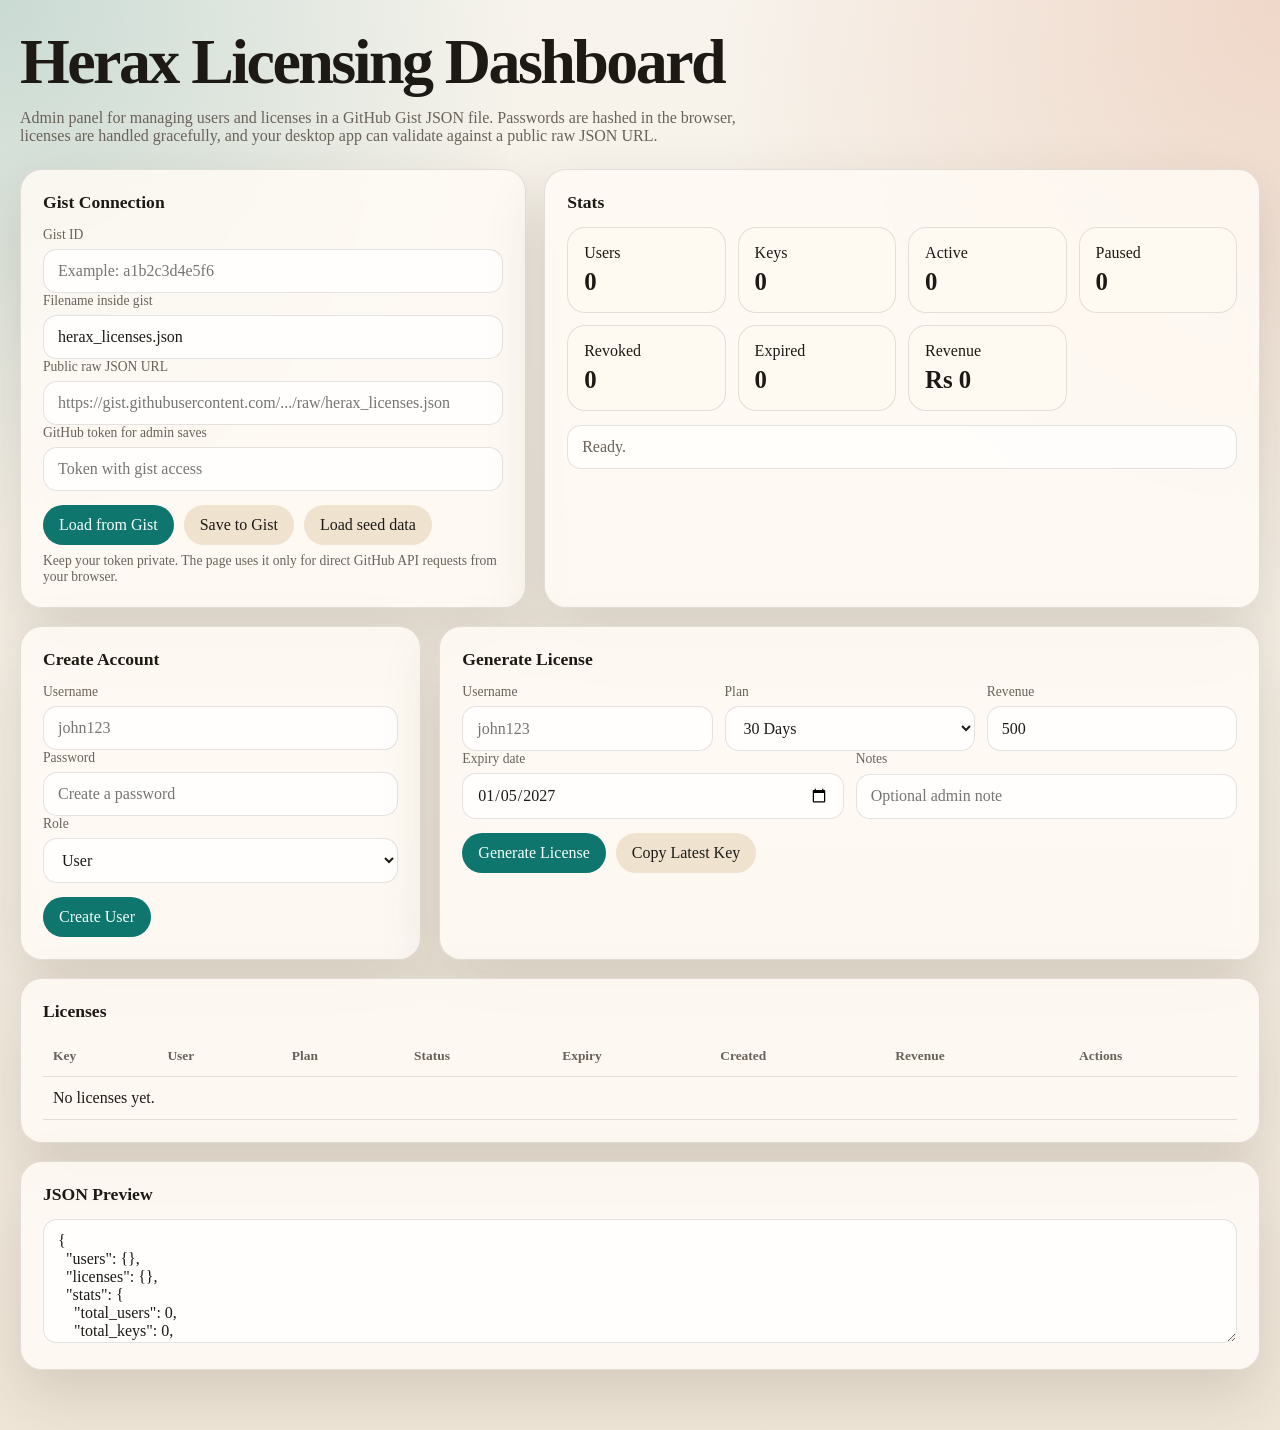
==== index.html @ 64898f87 "Restructure auth repo layout" ====
<!DOCTYPE html>
<html lang="en">
<head>
  <meta charset="UTF-8" />
  <meta name="viewport" content="width=device-width, initial-scale=1.0" />
  <title>Redirecting...</title>
  <meta http-equiv="refresh" content="0; url=website/" />
</head>
<body>
  <p>Open the dashboard at <a href="website/">website/</a>.</p>
</body>
</html>
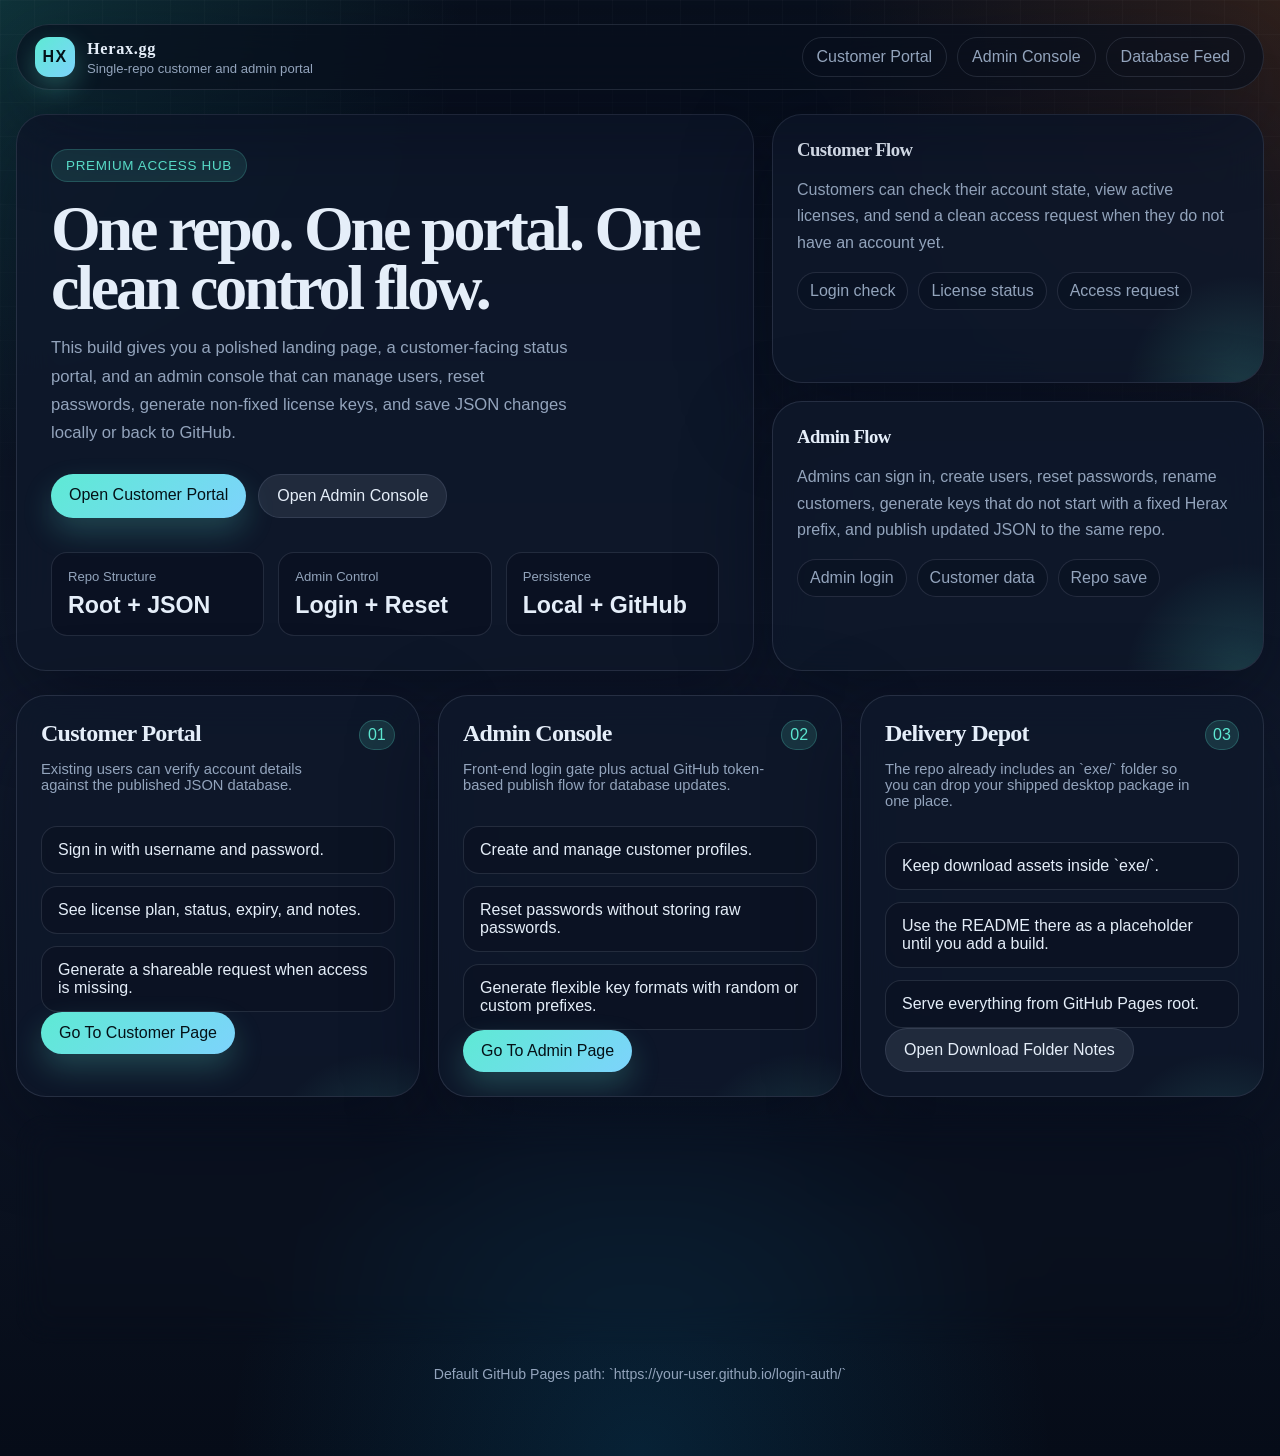
==== commit ae924576: "Add root portal with admin and customer pages" ====
--- a/index.html
+++ b/index.html
@@ -3,10 +3,162 @@
 <head>
   <meta charset="UTF-8" />
   <meta name="viewport" content="width=device-width, initial-scale=1.0" />
-  <title>Redirecting...</title>
-  <meta http-equiv="refresh" content="0; url=website/" />
+  <title>Herax.gg Portal</title>
+  <link rel="stylesheet" href="css/site.css" />
 </head>
 <body>
-  <p>Open the dashboard at <a href="website/">website/</a>.</p>
+  <div class="page-shell">
+    <nav class="site-nav">
+      <a class="brand" href="index.html">
+        <span class="brand-mark">HX</span>
+        <span class="brand-copy">
+          <strong>Herax.gg</strong>
+          <span>Single-repo customer and admin portal</span>
+        </span>
+      </a>
+      <div class="nav-links">
+        <a href="customer.html">Customer Portal</a>
+        <a href="admin.html">Admin Console</a>
+        <a href="database/herax_licenses.json">Database Feed</a>
+      </div>
+    </nav>
+
+    <section class="hero-grid">
+      <article class="hero-card">
+        <span class="eyebrow">Premium Access Hub</span>
+        <h1 class="headline">One repo. One portal. One clean control flow.</h1>
+        <p class="lede">This build gives you a polished landing page, a customer-facing status portal, and an admin console that can manage users, reset passwords, generate non-fixed license keys, and save JSON changes locally or back to GitHub.</p>
+        <div class="hero-actions">
+          <a class="btn btn-primary" href="customer.html">Open Customer Portal</a>
+          <a class="btn btn-secondary" href="admin.html">Open Admin Console</a>
+        </div>
+        <div class="hero-metrics">
+          <div class="metric">
+            <span>Repo Structure</span>
+            <strong>Root + JSON</strong>
+          </div>
+          <div class="metric">
+            <span>Admin Control</span>
+            <strong>Login + Reset</strong>
+          </div>
+          <div class="metric">
+            <span>Persistence</span>
+            <strong>Local + GitHub</strong>
+          </div>
+        </div>
+      </article>
+
+      <div class="hero-stack">
+        <article class="surface">
+          <h3>Customer Flow</h3>
+          <p>Customers can check their account state, view active licenses, and send a clean access request when they do not have an account yet.</p>
+          <div class="chip-row">
+            <span class="chip">Login check</span>
+            <span class="chip">License status</span>
+            <span class="chip">Access request</span>
+          </div>
+        </article>
+
+        <article class="surface">
+          <h3>Admin Flow</h3>
+          <p>Admins can sign in, create users, reset passwords, rename customers, generate keys that do not start with a fixed Herax prefix, and publish updated JSON to the same repo.</p>
+          <div class="chip-row">
+            <span class="chip">Admin login</span>
+            <span class="chip">Customer data</span>
+            <span class="chip">Repo save</span>
+          </div>
+        </article>
+      </div>
+    </section>
+
+    <section class="dashboard-grid">
+      <article class="panel col-4">
+        <div class="panel-header">
+          <div>
+            <h2>Customer Portal</h2>
+            <p class="panel-note">Existing users can verify account details against the published JSON database.</p>
+          </div>
+          <span class="badge">01</span>
+        </div>
+        <ul class="list">
+          <li>Sign in with username and password.</li>
+          <li>See license plan, status, expiry, and notes.</li>
+          <li>Generate a shareable request when access is missing.</li>
+        </ul>
+        <div class="stack-actions">
+          <a class="btn btn-primary" href="customer.html">Go To Customer Page</a>
+        </div>
+      </article>
+
+      <article class="panel col-4">
+        <div class="panel-header">
+          <div>
+            <h2>Admin Console</h2>
+            <p class="panel-note">Front-end login gate plus actual GitHub token-based publish flow for database updates.</p>
+          </div>
+          <span class="badge">02</span>
+        </div>
+        <ul class="list">
+          <li>Create and manage customer profiles.</li>
+          <li>Reset passwords without storing raw passwords.</li>
+          <li>Generate flexible key formats with random or custom prefixes.</li>
+        </ul>
+        <div class="stack-actions">
+          <a class="btn btn-primary" href="admin.html">Go To Admin Page</a>
+        </div>
+      </article>
+
+      <article class="panel col-4">
+        <div class="panel-header">
+          <div>
+            <h2>Delivery Depot</h2>
+            <p class="panel-note">The repo already includes an `exe/` folder so you can drop your shipped desktop package in one place.</p>
+          </div>
+          <span class="badge">03</span>
+        </div>
+        <ul class="list">
+          <li>Keep download assets inside `exe/`.</li>
+          <li>Use the README there as a placeholder until you add a build.</li>
+          <li>Serve everything from GitHub Pages root.</li>
+        </ul>
+        <div class="stack-actions">
+          <a class="btn btn-secondary" href="exe/README.md">Open Download Folder Notes</a>
+        </div>
+      </article>
+
+      <article class="panel col-12">
+        <div class="panel-header">
+          <div>
+            <h2>What Ships In This Repo</h2>
+            <p class="panel-note">This portal is designed to work without extra repos. The only publish requirement is GitHub Pages, and JSON updates can be saved with a GitHub token from the admin page.</p>
+          </div>
+        </div>
+        <div class="stats-strip">
+          <div class="stat-card">
+            <span>Landing</span>
+            <strong>`index.html`</strong>
+          </div>
+          <div class="stat-card">
+            <span>Customer</span>
+            <strong>`customer.html`</strong>
+          </div>
+          <div class="stat-card">
+            <span>Admin</span>
+            <strong>`admin.html`</strong>
+          </div>
+          <div class="stat-card">
+            <span>Database</span>
+            <strong>`database/herax_licenses.json`</strong>
+          </div>
+          <div class="stat-card">
+            <span>Pages Hint</span>
+            <strong>`.nojekyll`</strong>
+          </div>
+        </div>
+      </article>
+    </section>
+
+    <p class="footer-note">Default GitHub Pages path: `https://your-user.github.io/login-auth/`</p>
+  </div>
 </body>
 </html>
--- a/css/site.css
+++ b/css/site.css
@@ -0,0 +1,674 @@
+:root {
+  --bg: #09111f;
+  --bg-soft: #10192b;
+  --panel: rgba(15, 24, 42, 0.86);
+  --line: rgba(148, 163, 184, 0.18);
+  --line-strong: rgba(94, 234, 212, 0.24);
+  --text: #e5eef9;
+  --muted: #93a4bc;
+  --accent: #5eead4;
+  --success: #22c55e;
+  --danger: #ef4444;
+  --warning: #f97316;
+  --shadow: 0 28px 90px rgba(2, 6, 23, 0.45);
+  --radius-xl: 30px;
+  --radius-lg: 22px;
+  --radius-md: 16px;
+}
+
+* {
+  box-sizing: border-box;
+}
+
+html {
+  scroll-behavior: smooth;
+}
+
+body {
+  margin: 0;
+  min-height: 100vh;
+  color: var(--text);
+  font-family: "Trebuchet MS", "Segoe UI", sans-serif;
+  background:
+    radial-gradient(circle at top left, rgba(45, 212, 191, 0.18), transparent 24%),
+    radial-gradient(circle at top right, rgba(249, 115, 22, 0.16), transparent 24%),
+    radial-gradient(circle at bottom center, rgba(14, 165, 233, 0.14), transparent 26%),
+    linear-gradient(180deg, #08101d 0%, #10192b 52%, #060c18 100%);
+}
+
+body::before {
+  content: "";
+  position: fixed;
+  inset: 0;
+  pointer-events: none;
+  background-image:
+    linear-gradient(rgba(255, 255, 255, 0.03) 1px, transparent 1px),
+    linear-gradient(90deg, rgba(255, 255, 255, 0.03) 1px, transparent 1px);
+  background-size: 34px 34px;
+  mask-image: linear-gradient(180deg, rgba(0, 0, 0, 0.72), transparent 92%);
+}
+
+a {
+  color: inherit;
+}
+
+button,
+input,
+select,
+textarea {
+  font: inherit;
+}
+
+.page-shell {
+  width: min(1280px, calc(100% - 32px));
+  margin: 0 auto;
+  padding: 24px 0 60px;
+  position: relative;
+}
+
+.site-nav {
+  display: flex;
+  align-items: center;
+  justify-content: space-between;
+  gap: 16px;
+  padding: 12px 18px;
+  margin: 0 auto 24px;
+  background: rgba(8, 14, 28, 0.72);
+  border: 1px solid var(--line);
+  border-radius: 999px;
+  backdrop-filter: blur(18px);
+  box-shadow: var(--shadow);
+  position: sticky;
+  top: 16px;
+  z-index: 10;
+}
+
+.brand {
+  display: inline-flex;
+  align-items: center;
+  gap: 12px;
+  text-decoration: none;
+}
+
+.brand-mark {
+  width: 40px;
+  height: 40px;
+  border-radius: 14px;
+  display: grid;
+  place-items: center;
+  font-weight: 900;
+  letter-spacing: 0.08em;
+  color: #041117;
+  background: linear-gradient(135deg, var(--accent), #7dd3fc);
+  box-shadow: 0 10px 28px rgba(94, 234, 212, 0.3);
+}
+
+.brand-copy strong,
+.headline {
+  font-family: "Palatino Linotype", "Book Antiqua", Georgia, serif;
+}
+
+.brand-copy {
+  display: grid;
+  gap: 2px;
+}
+
+.brand-copy strong {
+  font-size: 1.02rem;
+  letter-spacing: 0.04em;
+}
+
+.brand-copy span {
+  font-size: 0.82rem;
+  color: var(--muted);
+}
+
+.nav-links {
+  display: flex;
+  flex-wrap: wrap;
+  gap: 10px;
+}
+
+.nav-links a,
+.ghost-chip {
+  padding: 10px 14px;
+  border-radius: 999px;
+  border: 1px solid var(--line);
+  text-decoration: none;
+  color: var(--muted);
+  transition: border-color 140ms ease, color 140ms ease, transform 140ms ease;
+}
+
+.nav-links a:hover,
+.ghost-chip:hover {
+  color: var(--text);
+  border-color: var(--line-strong);
+  transform: translateY(-1px);
+}
+
+.hero-grid,
+.dashboard-grid,
+.two-column {
+  display: grid;
+  gap: 18px;
+}
+
+.hero-grid {
+  grid-template-columns: 1.35fr 0.9fr;
+  margin-bottom: 24px;
+}
+
+.hero-card,
+.panel,
+.stat-card,
+.table-panel,
+.surface {
+  position: relative;
+  overflow: hidden;
+  background: var(--panel);
+  border: 1px solid var(--line);
+  border-radius: var(--radius-xl);
+  box-shadow: var(--shadow);
+  backdrop-filter: blur(18px);
+}
+
+.hero-card {
+  padding: 34px;
+  min-height: 420px;
+}
+
+.hero-card::after,
+.panel::after,
+.surface::after {
+  content: "";
+  position: absolute;
+  inset: auto -20% -48% auto;
+  width: 240px;
+  height: 240px;
+  border-radius: 50%;
+  background: radial-gradient(circle, rgba(94, 234, 212, 0.18), transparent 68%);
+  pointer-events: none;
+}
+
+.eyebrow {
+  display: inline-flex;
+  align-items: center;
+  gap: 8px;
+  padding: 8px 14px;
+  border-radius: 999px;
+  background: rgba(94, 234, 212, 0.12);
+  border: 1px solid rgba(94, 234, 212, 0.2);
+  color: var(--accent);
+  font-size: 0.84rem;
+  letter-spacing: 0.05em;
+  text-transform: uppercase;
+}
+
+.headline {
+  margin: 18px 0 12px;
+  font-size: clamp(2.4rem, 5vw, 5rem);
+  line-height: 0.92;
+  letter-spacing: -0.05em;
+}
+
+.lede {
+  max-width: 56ch;
+  color: var(--muted);
+  font-size: 1.04rem;
+  line-height: 1.7;
+}
+
+.hero-actions,
+.stack-actions,
+.inline-actions,
+.toolbar {
+  display: flex;
+  flex-wrap: wrap;
+  gap: 12px;
+}
+
+.hero-actions {
+  margin-top: 26px;
+}
+
+.btn,
+.button-inline button,
+button.btn {
+  appearance: none;
+  border: 0;
+  border-radius: 999px;
+  padding: 12px 18px;
+  text-decoration: none;
+  cursor: pointer;
+  transition: transform 140ms ease, opacity 140ms ease, box-shadow 140ms ease;
+}
+
+.btn:hover,
+button:hover {
+  transform: translateY(-1px);
+}
+
+.btn-primary,
+.button-primary {
+  color: #041117;
+  background: linear-gradient(135deg, var(--accent), #7dd3fc);
+  box-shadow: 0 14px 30px rgba(94, 234, 212, 0.22);
+}
+
+.btn-secondary,
+.button-secondary {
+  color: var(--text);
+  background: rgba(148, 163, 184, 0.14);
+  border: 1px solid rgba(148, 163, 184, 0.16);
+}
+
+.button-danger {
+  color: white;
+  background: rgba(239, 68, 68, 0.92);
+}
+
+.button-warning {
+  color: #fff7ed;
+  background: rgba(249, 115, 22, 0.92);
+}
+
+.button-success {
+  color: #022c16;
+  background: rgba(34, 197, 94, 0.94);
+}
+
+.hero-metrics,
+.stats-strip,
+.stat-grid {
+  display: grid;
+  gap: 14px;
+}
+
+.hero-metrics {
+  grid-template-columns: repeat(3, minmax(0, 1fr));
+  margin-top: 34px;
+}
+
+.metric {
+  padding: 16px;
+  border-radius: var(--radius-md);
+  background: rgba(8, 14, 28, 0.42);
+  border: 1px solid var(--line);
+}
+
+.metric span {
+  display: block;
+  color: var(--muted);
+  font-size: 0.82rem;
+}
+
+.metric strong {
+  display: block;
+  margin-top: 8px;
+  font-size: 1.45rem;
+}
+
+.hero-stack {
+  display: grid;
+  gap: 18px;
+}
+
+.surface {
+  padding: 24px;
+}
+
+.surface h3,
+.panel h2,
+.table-panel h2,
+.subhead {
+  margin: 0 0 12px;
+  font-family: "Palatino Linotype", "Book Antiqua", Georgia, serif;
+  letter-spacing: -0.03em;
+}
+
+.surface p,
+.muted,
+.subcopy {
+  color: var(--muted);
+  line-height: 1.65;
+}
+
+.chip-row {
+  display: flex;
+  flex-wrap: wrap;
+  gap: 10px;
+  margin-top: 16px;
+}
+
+.chip {
+  padding: 9px 12px;
+  border-radius: 999px;
+  border: 1px solid var(--line);
+  color: var(--muted);
+  background: rgba(8, 14, 28, 0.34);
+}
+
+.dashboard-grid {
+  grid-template-columns: repeat(12, minmax(0, 1fr));
+}
+
+.col-12 {
+  grid-column: span 12;
+}
+
+.col-8 {
+  grid-column: span 8;
+}
+
+.col-7 {
+  grid-column: span 7;
+}
+
+.col-6 {
+  grid-column: span 6;
+}
+
+.col-5 {
+  grid-column: span 5;
+}
+
+.col-4 {
+  grid-column: span 4;
+}
+
+.panel,
+.table-panel {
+  padding: 24px;
+}
+
+.panel-header,
+.table-head {
+  display: flex;
+  align-items: flex-start;
+  justify-content: space-between;
+  gap: 14px;
+  margin-bottom: 18px;
+}
+
+.panel-note {
+  color: var(--muted);
+  font-size: 0.92rem;
+}
+
+.field-grid {
+  display: grid;
+  gap: 14px;
+}
+
+.field-grid.two {
+  grid-template-columns: repeat(2, minmax(0, 1fr));
+}
+
+.field-grid.three {
+  grid-template-columns: repeat(3, minmax(0, 1fr));
+}
+
+.field {
+  display: grid;
+  gap: 8px;
+}
+
+.field label {
+  color: var(--muted);
+  font-size: 0.84rem;
+  letter-spacing: 0.03em;
+}
+
+.field input,
+.field select,
+.field textarea {
+  width: 100%;
+  padding: 13px 14px;
+  color: var(--text);
+  background: rgba(8, 14, 28, 0.66);
+  border: 1px solid var(--line);
+  border-radius: 16px;
+  outline: none;
+  transition: border-color 140ms ease, box-shadow 140ms ease;
+}
+
+.field textarea {
+  min-height: 140px;
+  resize: vertical;
+}
+
+.field input:focus,
+.field select:focus,
+.field textarea:focus {
+  border-color: rgba(94, 234, 212, 0.4);
+  box-shadow: 0 0 0 4px rgba(94, 234, 212, 0.08);
+}
+
+.status-banner {
+  margin-top: 16px;
+  padding: 14px 16px;
+  border-radius: 18px;
+  border: 1px solid var(--line);
+  background: rgba(8, 14, 28, 0.45);
+  color: var(--muted);
+  white-space: pre-wrap;
+}
+
+.status-banner.success {
+  border-color: rgba(34, 197, 94, 0.28);
+  color: #bbf7d0;
+}
+
+.status-banner.error {
+  border-color: rgba(239, 68, 68, 0.26);
+  color: #fecaca;
+}
+
+.status-banner.warning {
+  border-color: rgba(249, 115, 22, 0.26);
+  color: #fdba74;
+}
+
+.stats-strip,
+.stat-grid {
+  grid-template-columns: repeat(auto-fit, minmax(150px, 1fr));
+}
+
+.stat-card {
+  padding: 18px;
+  border-radius: var(--radius-lg);
+  border: 1px solid var(--line);
+  background: linear-gradient(180deg, rgba(19, 32, 58, 0.92), rgba(8, 14, 28, 0.86));
+}
+
+.stat-card span {
+  display: block;
+  color: var(--muted);
+  font-size: 0.82rem;
+}
+
+.stat-card strong {
+  display: block;
+  margin-top: 8px;
+  font-size: 1.55rem;
+}
+
+.login-shell {
+  max-width: 520px;
+  margin: 7vh auto 0;
+}
+
+.login-card {
+  padding: 30px;
+}
+
+.two-column {
+  grid-template-columns: 0.92fr 1.08fr;
+}
+
+.table-wrap {
+  overflow-x: auto;
+}
+
+table {
+  width: 100%;
+  min-width: 780px;
+  border-collapse: collapse;
+}
+
+th,
+td {
+  padding: 13px 10px;
+  border-bottom: 1px solid var(--line);
+  text-align: left;
+  vertical-align: top;
+}
+
+th {
+  color: var(--muted);
+  font-size: 0.82rem;
+  text-transform: uppercase;
+  letter-spacing: 0.05em;
+}
+
+.mono {
+  font-family: "Consolas", "Courier New", monospace;
+  font-size: 0.9rem;
+}
+
+.pill {
+  display: inline-flex;
+  align-items: center;
+  gap: 6px;
+  padding: 6px 10px;
+  border-radius: 999px;
+  font-size: 0.78rem;
+  border: 1px solid transparent;
+}
+
+.pill.active {
+  background: rgba(34, 197, 94, 0.12);
+  color: #86efac;
+  border-color: rgba(34, 197, 94, 0.22);
+}
+
+.pill.paused {
+  background: rgba(249, 115, 22, 0.12);
+  color: #fdba74;
+  border-color: rgba(249, 115, 22, 0.22);
+}
+
+.pill.revoked,
+.pill.expired {
+  background: rgba(239, 68, 68, 0.12);
+  color: #fecaca;
+  border-color: rgba(239, 68, 68, 0.22);
+}
+
+.badge {
+  display: inline-flex;
+  align-items: center;
+  justify-content: center;
+  min-width: 30px;
+  height: 30px;
+  padding: 0 12px;
+  border-radius: 999px;
+  background: rgba(94, 234, 212, 0.14);
+  color: var(--accent);
+  border: 1px solid rgba(94, 234, 212, 0.22);
+}
+
+.list {
+  display: grid;
+  gap: 12px;
+  margin: 0;
+  padding: 0;
+  list-style: none;
+}
+
+.list li {
+  padding: 14px 16px;
+  border-radius: 16px;
+  border: 1px solid var(--line);
+  background: rgba(8, 14, 28, 0.38);
+}
+
+.divider {
+  height: 1px;
+  margin: 18px 0;
+  background: linear-gradient(90deg, transparent, var(--line), transparent);
+}
+
+.footer-note {
+  margin-top: 22px;
+  color: var(--muted);
+  text-align: center;
+  font-size: 0.88rem;
+}
+
+.hide {
+  display: none !important;
+}
+
+@media (max-width: 1080px) {
+  .hero-grid,
+  .two-column {
+    grid-template-columns: 1fr;
+  }
+
+  .col-8,
+  .col-7,
+  .col-6,
+  .col-5,
+  .col-4 {
+    grid-column: span 12;
+  }
+}
+
+@media (max-width: 820px) {
+  .field-grid.two,
+  .field-grid.three,
+  .hero-metrics {
+    grid-template-columns: 1fr;
+  }
+
+  .site-nav {
+    border-radius: 28px;
+    padding: 14px;
+    flex-direction: column;
+    align-items: stretch;
+  }
+
+  .nav-links {
+    justify-content: space-between;
+  }
+}
+
+@media (max-width: 640px) {
+  .page-shell {
+    width: min(100% - 20px, 1280px);
+    padding-top: 14px;
+  }
+
+  .hero-card,
+  .panel,
+  .table-panel,
+  .surface,
+  .login-card {
+    padding: 20px;
+    border-radius: 22px;
+  }
+
+  .headline {
+    font-size: clamp(2rem, 10vw, 3.2rem);
+  }
+
+  .nav-links a,
+  .ghost-chip,
+  .btn,
+  button {
+    width: 100%;
+    justify-content: center;
+    text-align: center;
+  }
+}
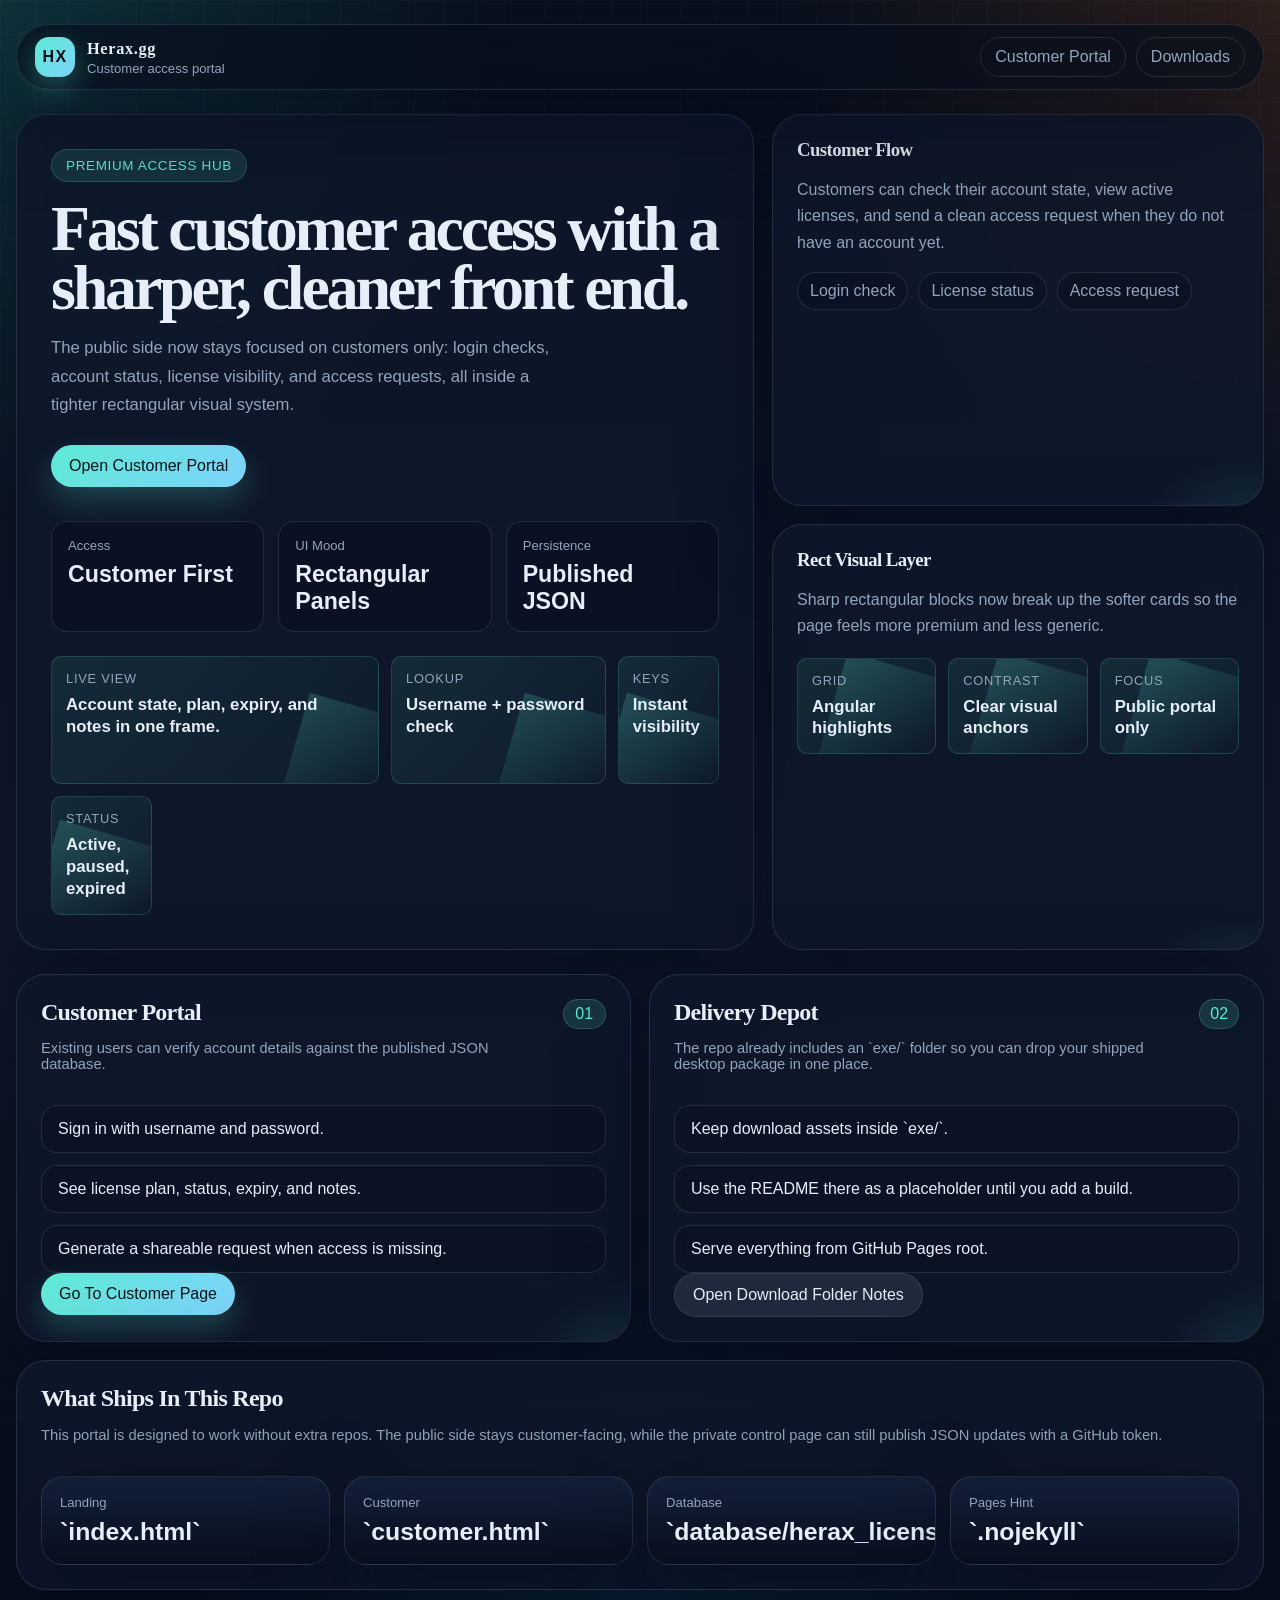
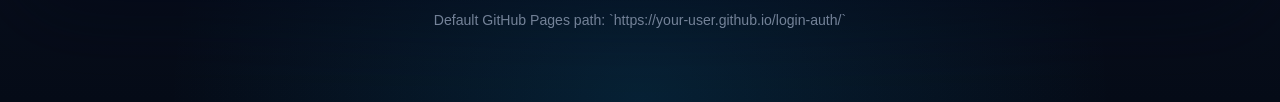
==== commit 1b306f59: "Hide admin from public pages and add rect styling" ====
--- a/index.html
+++ b/index.html
@@ -13,37 +13,53 @@
         <span class="brand-mark">HX</span>
         <span class="brand-copy">
           <strong>Herax.gg</strong>
-          <span>Single-repo customer and admin portal</span>
+          <span>Customer access portal</span>
         </span>
       </a>
       <div class="nav-links">
         <a href="customer.html">Customer Portal</a>
-        <a href="admin.html">Admin Console</a>
-        <a href="database/herax_licenses.json">Database Feed</a>
+        <a href="exe/README.md">Downloads</a>
       </div>
     </nav>
 
     <section class="hero-grid">
       <article class="hero-card">
         <span class="eyebrow">Premium Access Hub</span>
-        <h1 class="headline">One repo. One portal. One clean control flow.</h1>
-        <p class="lede">This build gives you a polished landing page, a customer-facing status portal, and an admin console that can manage users, reset passwords, generate non-fixed license keys, and save JSON changes locally or back to GitHub.</p>
+        <h1 class="headline">Fast customer access with a sharper, cleaner front end.</h1>
+        <p class="lede">The public side now stays focused on customers only: login checks, account status, license visibility, and access requests, all inside a tighter rectangular visual system.</p>
         <div class="hero-actions">
           <a class="btn btn-primary" href="customer.html">Open Customer Portal</a>
-          <a class="btn btn-secondary" href="admin.html">Open Admin Console</a>
         </div>
         <div class="hero-metrics">
           <div class="metric">
-            <span>Repo Structure</span>
-            <strong>Root + JSON</strong>
+            <span>Access</span>
+            <strong>Customer First</strong>
           </div>
           <div class="metric">
-            <span>Admin Control</span>
-            <strong>Login + Reset</strong>
+            <span>UI Mood</span>
+            <strong>Rectangular Panels</strong>
           </div>
           <div class="metric">
             <span>Persistence</span>
-            <strong>Local + GitHub</strong>
+            <strong>Published JSON</strong>
+          </div>
+        </div>
+        <div class="rect-stage">
+          <div class="rect tall">
+            <span>Live View</span>
+            <strong>Account state, plan, expiry, and notes in one frame.</strong>
+          </div>
+          <div class="rect wide">
+            <span>Lookup</span>
+            <strong>Username + password check</strong>
+          </div>
+          <div class="rect">
+            <span>Keys</span>
+            <strong>Instant visibility</strong>
+          </div>
+          <div class="rect">
+            <span>Status</span>
+            <strong>Active, paused, expired</strong>
           </div>
         </div>
       </article>
@@ -60,19 +76,28 @@
         </article>
 
         <article class="surface">
-          <h3>Admin Flow</h3>
-          <p>Admins can sign in, create users, reset passwords, rename customers, generate keys that do not start with a fixed Herax prefix, and publish updated JSON to the same repo.</p>
-          <div class="chip-row">
-            <span class="chip">Admin login</span>
-            <span class="chip">Customer data</span>
-            <span class="chip">Repo save</span>
+          <h3>Rect Visual Layer</h3>
+          <p>Sharp rectangular blocks now break up the softer cards so the page feels more premium and less generic.</p>
+          <div class="rect-band">
+            <div class="rect">
+              <span>Grid</span>
+              <strong>Angular highlights</strong>
+            </div>
+            <div class="rect">
+              <span>Contrast</span>
+              <strong>Clear visual anchors</strong>
+            </div>
+            <div class="rect">
+              <span>Focus</span>
+              <strong>Public portal only</strong>
+            </div>
           </div>
         </article>
       </div>
     </section>
 
     <section class="dashboard-grid">
-      <article class="panel col-4">
+      <article class="panel col-6">
         <div class="panel-header">
           <div>
             <h2>Customer Portal</h2>
@@ -90,31 +115,13 @@
         </div>
       </article>
 
-      <article class="panel col-4">
-        <div class="panel-header">
-          <div>
-            <h2>Admin Console</h2>
-            <p class="panel-note">Front-end login gate plus actual GitHub token-based publish flow for database updates.</p>
-          </div>
-          <span class="badge">02</span>
-        </div>
-        <ul class="list">
-          <li>Create and manage customer profiles.</li>
-          <li>Reset passwords without storing raw passwords.</li>
-          <li>Generate flexible key formats with random or custom prefixes.</li>
-        </ul>
-        <div class="stack-actions">
-          <a class="btn btn-primary" href="admin.html">Go To Admin Page</a>
-        </div>
-      </article>
-
-      <article class="panel col-4">
+      <article class="panel col-6">
         <div class="panel-header">
           <div>
             <h2>Delivery Depot</h2>
             <p class="panel-note">The repo already includes an `exe/` folder so you can drop your shipped desktop package in one place.</p>
           </div>
-          <span class="badge">03</span>
+          <span class="badge">02</span>
         </div>
         <ul class="list">
           <li>Keep download assets inside `exe/`.</li>
@@ -130,7 +137,7 @@
         <div class="panel-header">
           <div>
             <h2>What Ships In This Repo</h2>
-            <p class="panel-note">This portal is designed to work without extra repos. The only publish requirement is GitHub Pages, and JSON updates can be saved with a GitHub token from the admin page.</p>
+            <p class="panel-note">This portal is designed to work without extra repos. The public side stays customer-facing, while the private control page can still publish JSON updates with a GitHub token.</p>
           </div>
         </div>
         <div class="stats-strip">
@@ -141,10 +148,6 @@
           <div class="stat-card">
             <span>Customer</span>
             <strong>`customer.html`</strong>
-          </div>
-          <div class="stat-card">
-            <span>Admin</span>
-            <strong>`admin.html`</strong>
           </div>
           <div class="stat-card">
             <span>Database</span>
--- a/css/site.css
+++ b/css/site.css
@@ -313,6 +313,75 @@
   gap: 18px;
 }
 
+.rect-stage,
+.rect-band {
+  display: grid;
+  gap: 12px;
+}
+
+.rect-stage {
+  grid-template-columns: repeat(6, minmax(0, 1fr));
+  margin-top: 24px;
+}
+
+.rect-band {
+  grid-template-columns: repeat(3, minmax(0, 1fr));
+  margin-top: 18px;
+}
+
+.rect {
+  position: relative;
+  min-height: 68px;
+  padding: 14px;
+  border: 1px solid rgba(94, 234, 212, 0.18);
+  border-radius: 10px;
+  background:
+    linear-gradient(135deg, rgba(94, 234, 212, 0.12), rgba(125, 211, 252, 0.04)),
+    rgba(8, 14, 28, 0.5);
+  overflow: hidden;
+}
+
+.rect::after {
+  content: "";
+  position: absolute;
+  inset: auto -10% -35% auto;
+  width: 120px;
+  height: 120px;
+  background: linear-gradient(135deg, rgba(94, 234, 212, 0.2), transparent 70%);
+  transform: rotate(16deg);
+}
+
+.rect.tall {
+  min-height: 128px;
+  grid-column: span 3;
+}
+
+.rect.wide {
+  min-height: 96px;
+  grid-column: span 2;
+}
+
+.rect strong,
+.rect span {
+  position: relative;
+  z-index: 1;
+}
+
+.rect span {
+  display: block;
+  color: var(--muted);
+  font-size: 0.8rem;
+  text-transform: uppercase;
+  letter-spacing: 0.06em;
+}
+
+.rect strong {
+  display: block;
+  margin-top: 8px;
+  font-size: 1.05rem;
+  line-height: 1.3;
+}
+
 .surface {
   padding: 24px;
 }
@@ -628,8 +697,15 @@
 @media (max-width: 820px) {
   .field-grid.two,
   .field-grid.three,
-  .hero-metrics {
+  .hero-metrics,
+  .rect-stage,
+  .rect-band {
     grid-template-columns: 1fr;
+  }
+
+  .rect.tall,
+  .rect.wide {
+    grid-column: auto;
   }
 
   .site-nav {
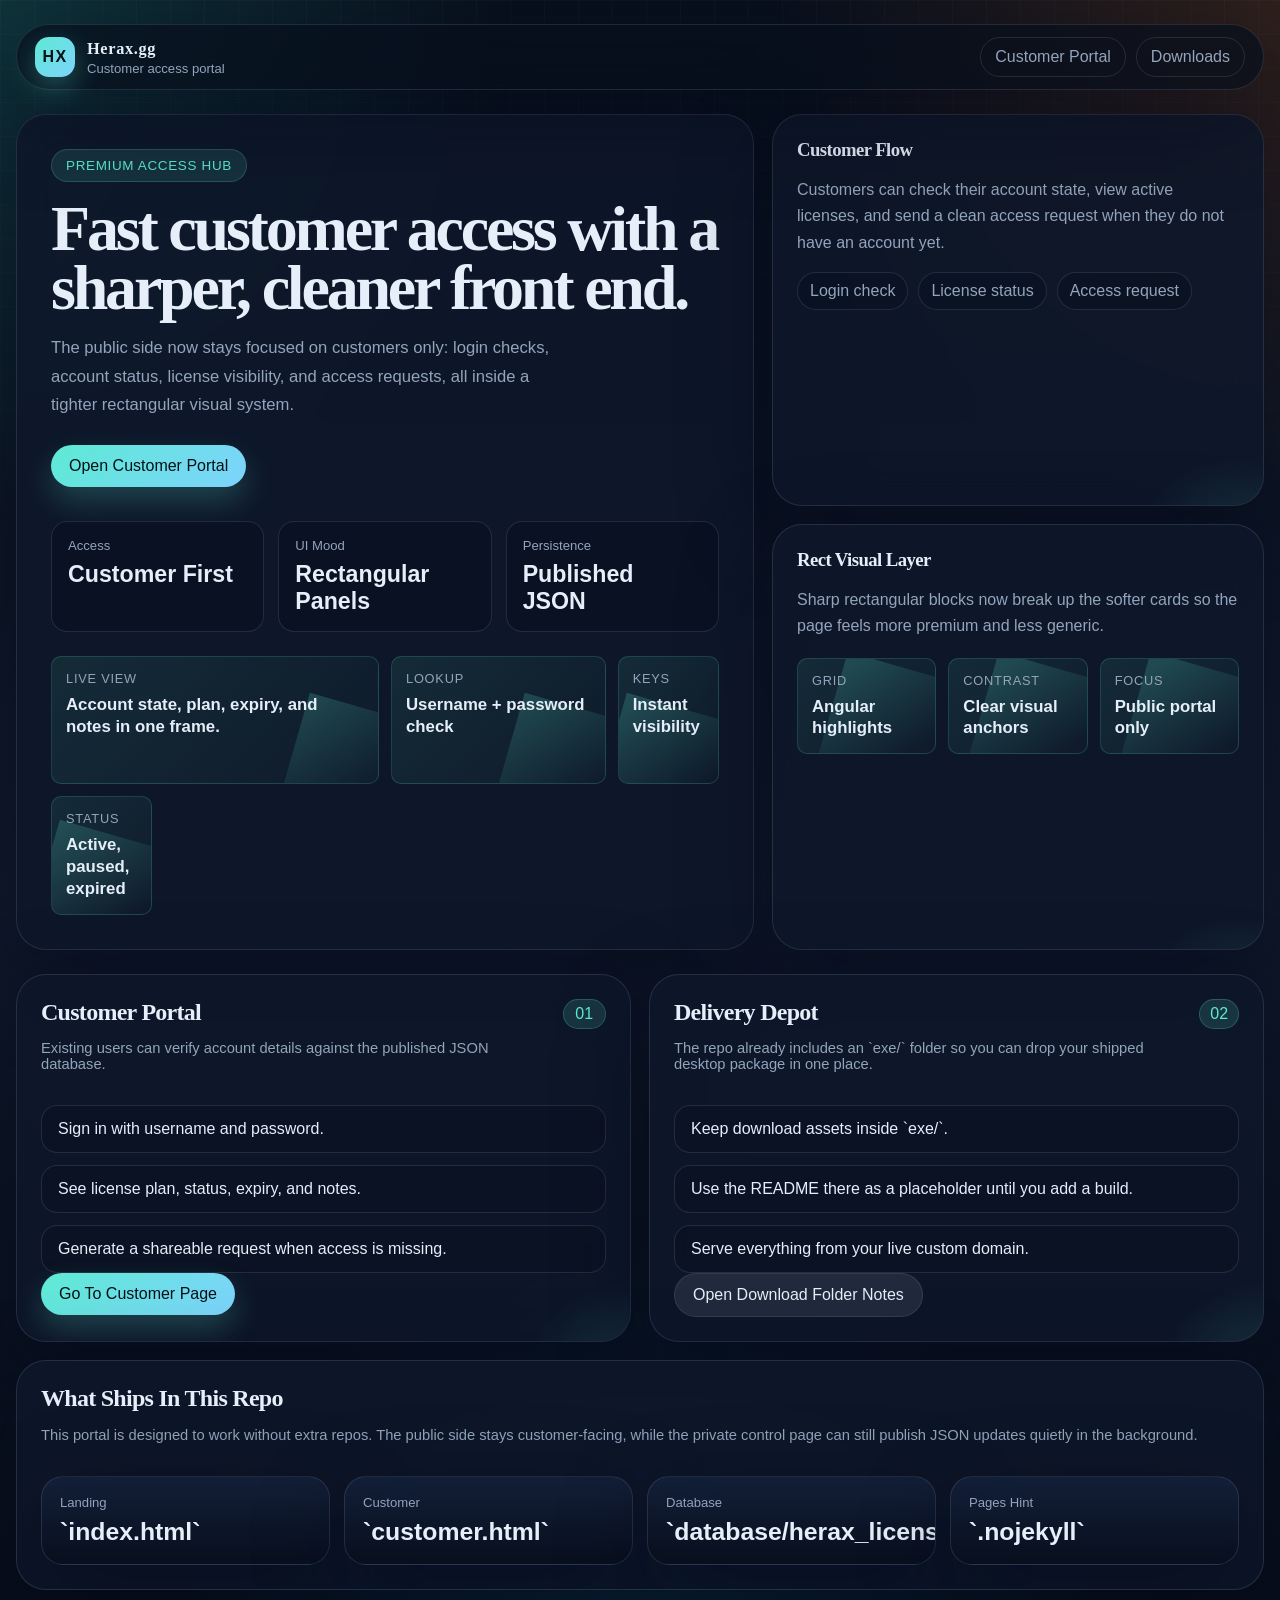
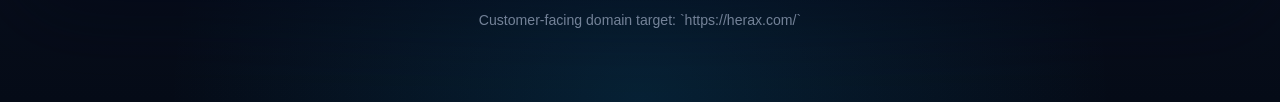
==== commit 4b161d0c: "Enhance customer portal and add custom domain file" ====
--- a/index.html
+++ b/index.html
@@ -126,7 +126,7 @@
         <ul class="list">
           <li>Keep download assets inside `exe/`.</li>
           <li>Use the README there as a placeholder until you add a build.</li>
-          <li>Serve everything from GitHub Pages root.</li>
+          <li>Serve everything from your live custom domain.</li>
         </ul>
         <div class="stack-actions">
           <a class="btn btn-secondary" href="exe/README.md">Open Download Folder Notes</a>
@@ -137,7 +137,7 @@
         <div class="panel-header">
           <div>
             <h2>What Ships In This Repo</h2>
-            <p class="panel-note">This portal is designed to work without extra repos. The public side stays customer-facing, while the private control page can still publish JSON updates with a GitHub token.</p>
+            <p class="panel-note">This portal is designed to work without extra repos. The public side stays customer-facing, while the private control page can still publish JSON updates quietly in the background.</p>
           </div>
         </div>
         <div class="stats-strip">
@@ -161,7 +161,7 @@
       </article>
     </section>
 
-    <p class="footer-note">Default GitHub Pages path: `https://your-user.github.io/login-auth/`</p>
+    <p class="footer-note">Customer-facing domain target: `https://herax.com/`</p>
   </div>
 </body>
 </html>
--- a/css/site.css
+++ b/css/site.css
@@ -668,6 +668,100 @@
   background: linear-gradient(90deg, transparent, var(--line), transparent);
 }
 
+.profile-stage {
+  display: grid;
+  grid-template-columns: 0.95fr 1.05fr;
+  gap: 18px;
+  margin-bottom: 18px;
+}
+
+.profile-shell {
+  display: grid;
+  gap: 18px;
+}
+
+.avatar-card {
+  display: grid;
+  gap: 16px;
+  padding: 18px;
+  border-radius: 18px;
+  border: 1px solid var(--line);
+  background: rgba(8, 14, 28, 0.42);
+}
+
+.avatar-frame {
+  position: relative;
+  width: 132px;
+  height: 132px;
+  border-radius: 22px;
+  overflow: hidden;
+  border: 1px solid rgba(94, 234, 212, 0.24);
+  background: linear-gradient(135deg, rgba(94, 234, 212, 0.24), rgba(125, 211, 252, 0.1));
+  box-shadow: 0 18px 40px rgba(2, 6, 23, 0.3);
+}
+
+.avatar-image,
+.avatar-fallback {
+  width: 100%;
+  height: 100%;
+}
+
+.avatar-image {
+  object-fit: cover;
+  display: block;
+}
+
+.avatar-fallback {
+  display: grid;
+  place-items: center;
+  font-size: 2.3rem;
+  font-weight: 900;
+  letter-spacing: 0.08em;
+  color: #031217;
+}
+
+.avatar-meta {
+  display: grid;
+  gap: 6px;
+}
+
+.avatar-meta strong {
+  font-size: 1.08rem;
+}
+
+.mini-note {
+  color: var(--muted);
+  font-size: 0.84rem;
+  line-height: 1.6;
+}
+
+.file-picker {
+  position: relative;
+  overflow: hidden;
+}
+
+.file-picker input[type="file"] {
+  position: absolute;
+  inset: 0;
+  opacity: 0;
+  cursor: pointer;
+}
+
+.rect-profile {
+  display: grid;
+  grid-template-columns: repeat(2, minmax(0, 1fr));
+  gap: 12px;
+}
+
+.security-card {
+  display: grid;
+  gap: 14px;
+}
+
+.security-card .hero-actions {
+  margin-top: 4px;
+}
+
 .footer-note {
   margin-top: 22px;
   color: var(--muted);
@@ -681,7 +775,8 @@
 
 @media (max-width: 1080px) {
   .hero-grid,
-  .two-column {
+  .two-column,
+  .profile-stage {
     grid-template-columns: 1fr;
   }
 
@@ -699,7 +794,8 @@
   .field-grid.three,
   .hero-metrics,
   .rect-stage,
-  .rect-band {
+  .rect-band,
+  .rect-profile {
     grid-template-columns: 1fr;
   }
 
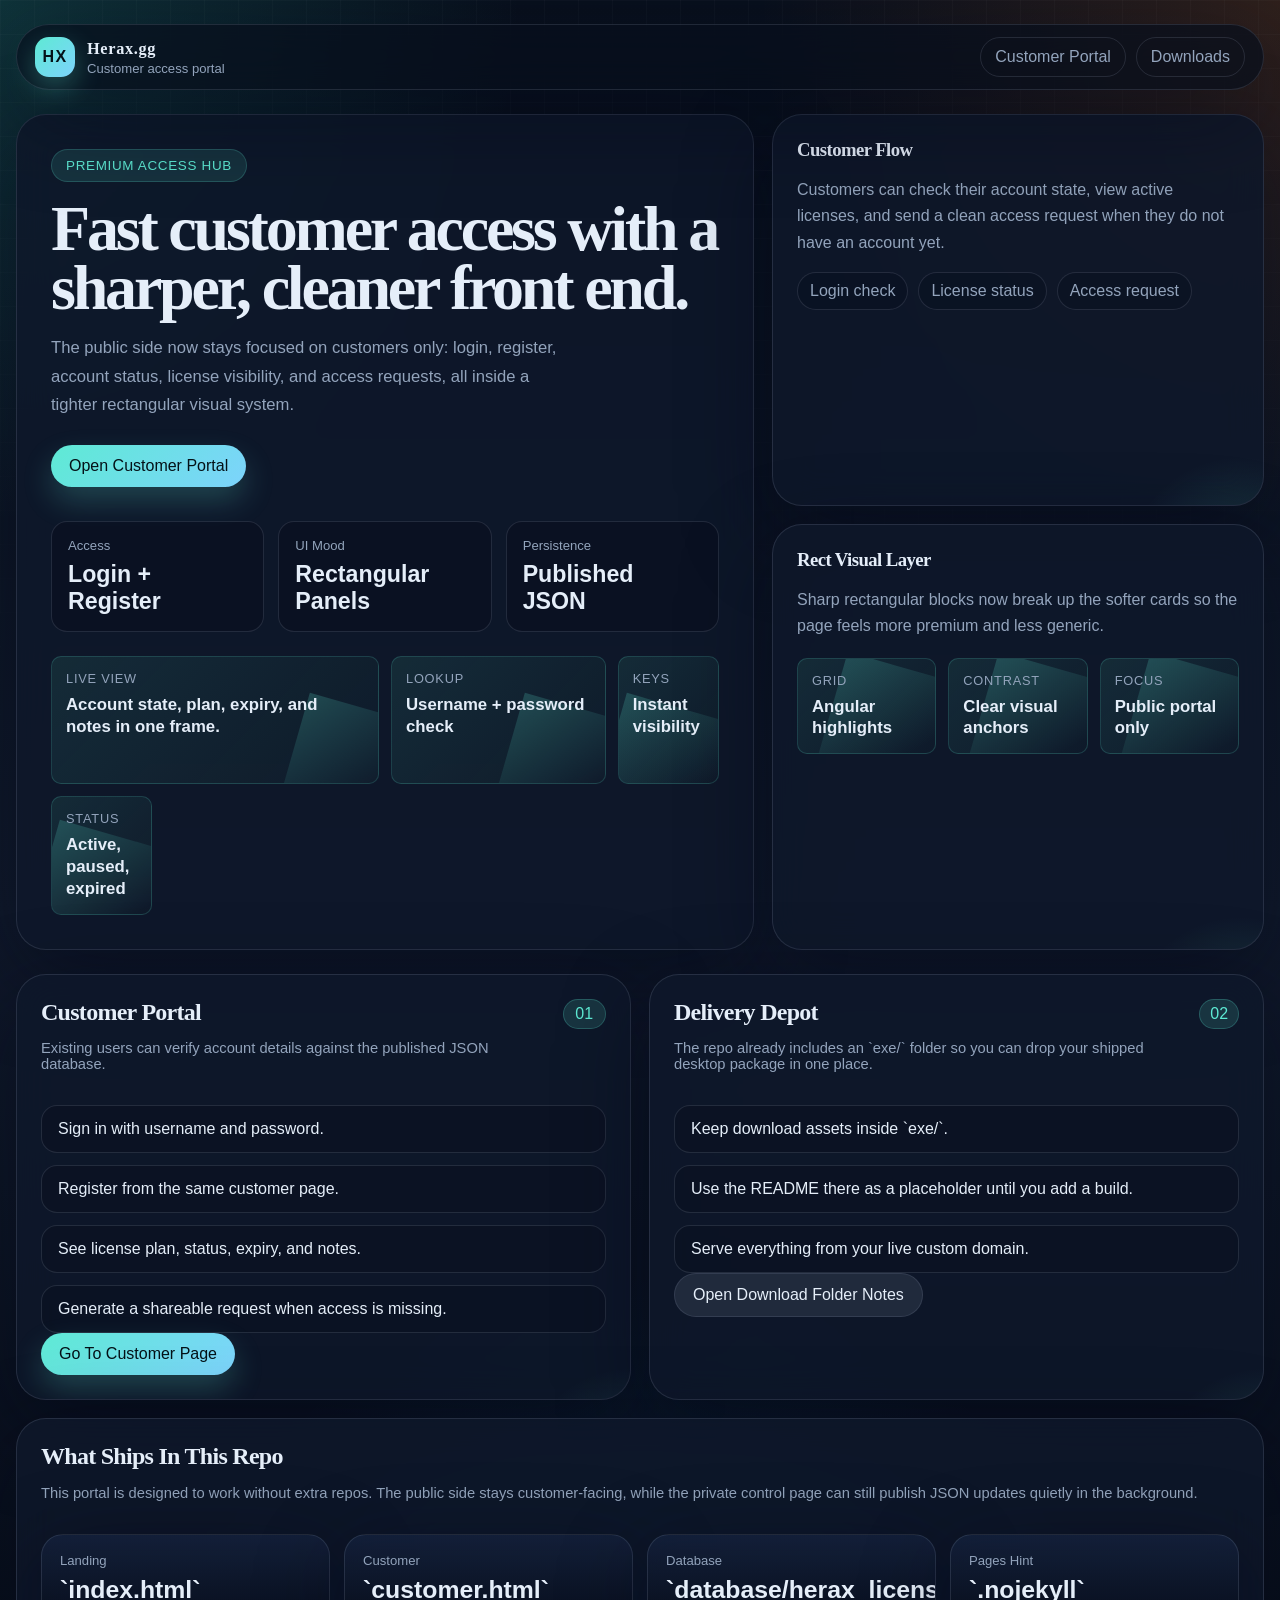
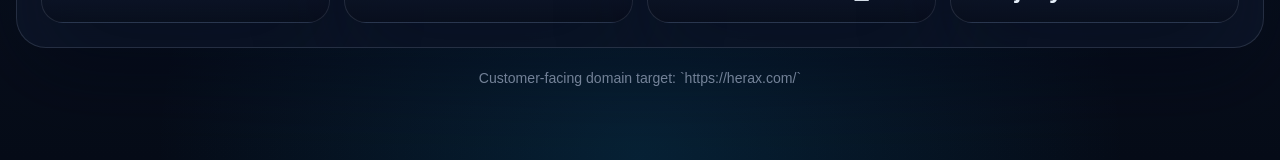
==== commit 690eea1c: "Add login and register modes to customer portal" ====
--- a/index.html
+++ b/index.html
@@ -26,14 +26,14 @@
       <article class="hero-card">
         <span class="eyebrow">Premium Access Hub</span>
         <h1 class="headline">Fast customer access with a sharper, cleaner front end.</h1>
-        <p class="lede">The public side now stays focused on customers only: login checks, account status, license visibility, and access requests, all inside a tighter rectangular visual system.</p>
+        <p class="lede">The public side now stays focused on customers only: login, register, account status, license visibility, and access requests, all inside a tighter rectangular visual system.</p>
         <div class="hero-actions">
           <a class="btn btn-primary" href="customer.html">Open Customer Portal</a>
         </div>
         <div class="hero-metrics">
           <div class="metric">
             <span>Access</span>
-            <strong>Customer First</strong>
+            <strong>Login + Register</strong>
           </div>
           <div class="metric">
             <span>UI Mood</span>
@@ -107,6 +107,7 @@
         </div>
         <ul class="list">
           <li>Sign in with username and password.</li>
+          <li>Register from the same customer page.</li>
           <li>See license plan, status, expiry, and notes.</li>
           <li>Generate a shareable request when access is missing.</li>
         </ul>
--- a/css/site.css
+++ b/css/site.css
@@ -477,6 +477,36 @@
   grid-template-columns: repeat(3, minmax(0, 1fr));
 }
 
+.auth-toggle {
+  display: inline-grid;
+  grid-template-columns: repeat(2, minmax(0, 1fr));
+  gap: 8px;
+  padding: 8px;
+  border-radius: 16px;
+  background: rgba(8, 14, 28, 0.48);
+  border: 1px solid var(--line);
+  margin-bottom: 18px;
+}
+
+.auth-toggle button {
+  border-radius: 12px;
+  border: 1px solid transparent;
+  padding: 12px 14px;
+  background: transparent;
+  color: var(--muted);
+}
+
+.auth-toggle button.active {
+  background: linear-gradient(135deg, rgba(94, 234, 212, 0.18), rgba(125, 211, 252, 0.12));
+  color: var(--text);
+  border-color: rgba(94, 234, 212, 0.22);
+}
+
+.auth-pane {
+  display: grid;
+  gap: 14px;
+}
+
 .field {
   display: grid;
   gap: 8px;
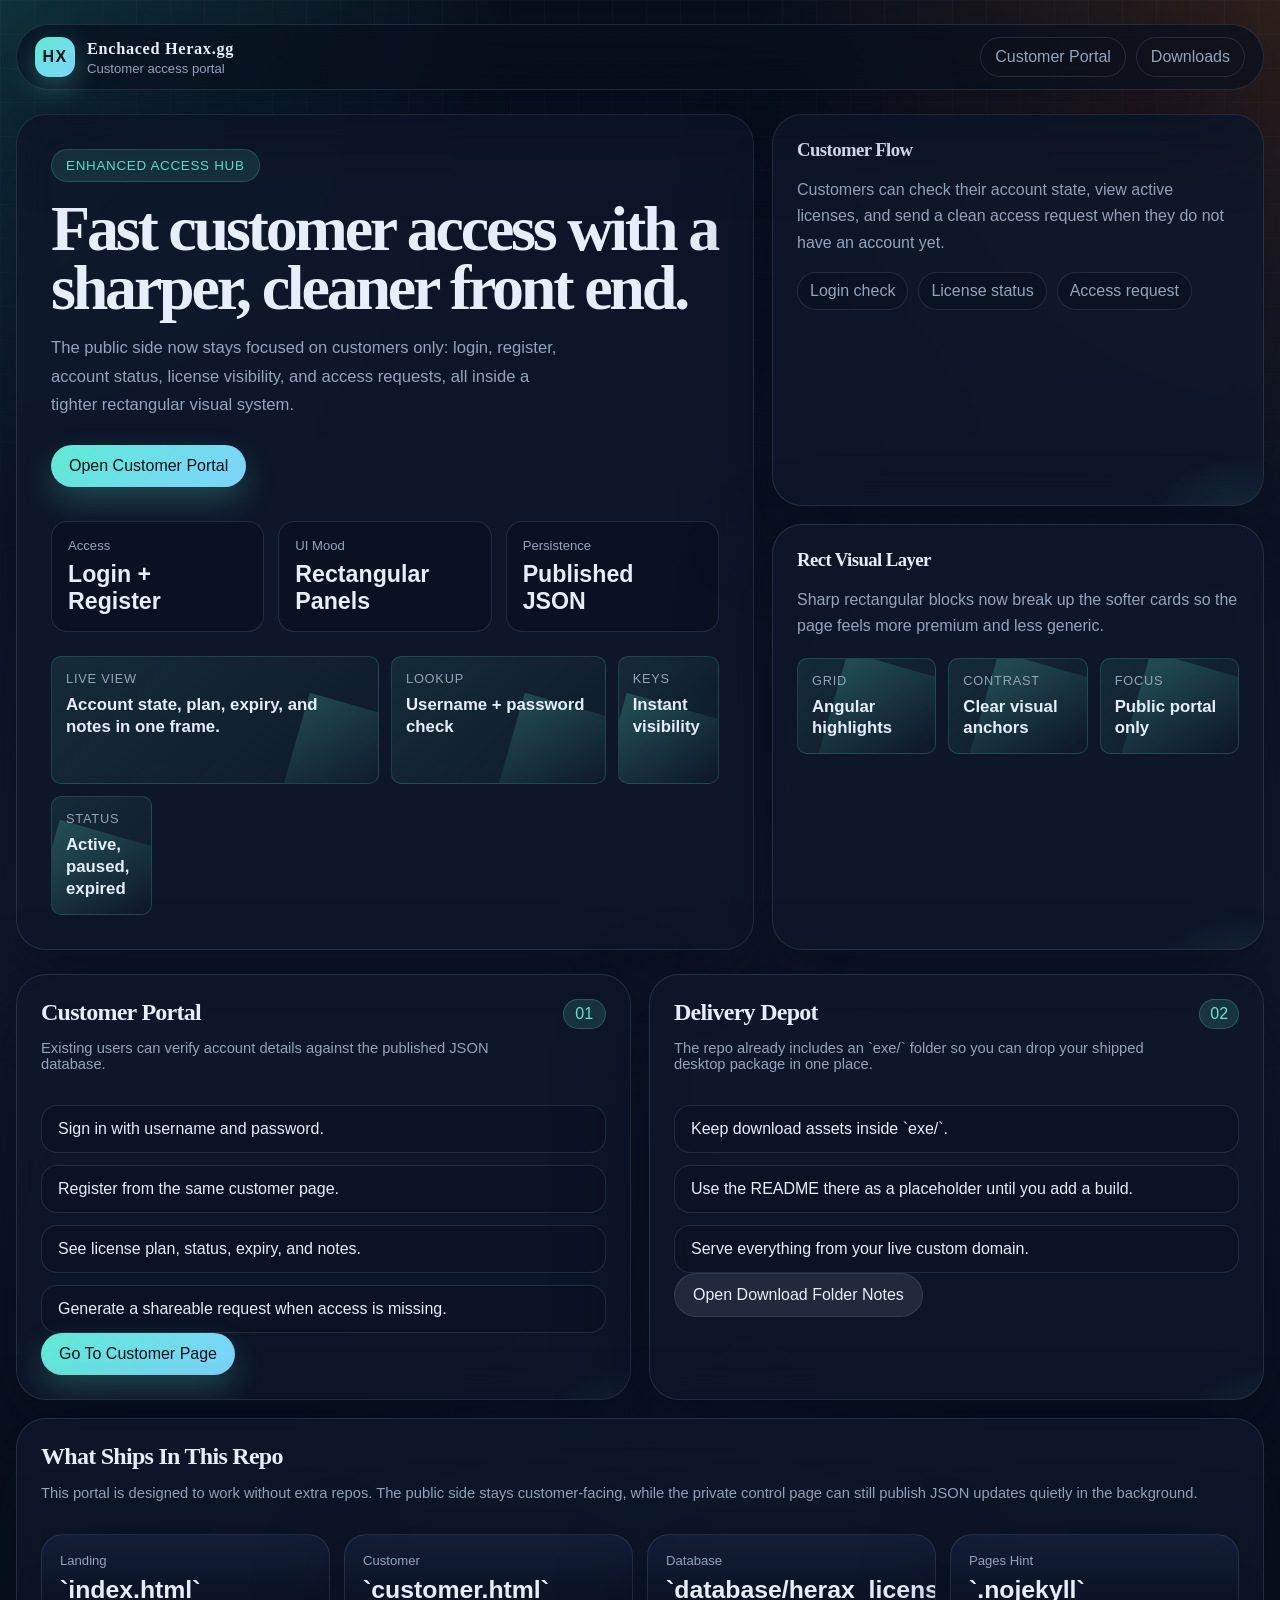
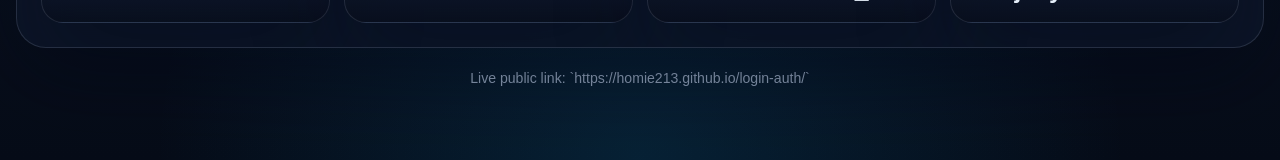
==== commit 768b8696: "Rename public brand to Enchaced Herax.gg" ====
--- a/index.html
+++ b/index.html
@@ -3,7 +3,7 @@
 <head>
   <meta charset="UTF-8" />
   <meta name="viewport" content="width=device-width, initial-scale=1.0" />
-  <title>Herax.gg Portal</title>
+  <title>Enchaced Herax.gg Portal</title>
   <link rel="stylesheet" href="css/site.css" />
 </head>
 <body>
@@ -12,7 +12,7 @@
       <a class="brand" href="index.html">
         <span class="brand-mark">HX</span>
         <span class="brand-copy">
-          <strong>Herax.gg</strong>
+          <strong>Enchaced Herax.gg</strong>
           <span>Customer access portal</span>
         </span>
       </a>
@@ -24,7 +24,7 @@
 
     <section class="hero-grid">
       <article class="hero-card">
-        <span class="eyebrow">Premium Access Hub</span>
+        <span class="eyebrow">Enhanced Access Hub</span>
         <h1 class="headline">Fast customer access with a sharper, cleaner front end.</h1>
         <p class="lede">The public side now stays focused on customers only: login, register, account status, license visibility, and access requests, all inside a tighter rectangular visual system.</p>
         <div class="hero-actions">
@@ -162,7 +162,7 @@
       </article>
     </section>
 
-    <p class="footer-note">Customer-facing domain target: `https://herax.com/`</p>
+    <p class="footer-note">Live public link: `https://homie213.github.io/login-auth/`</p>
   </div>
 </body>
 </html>
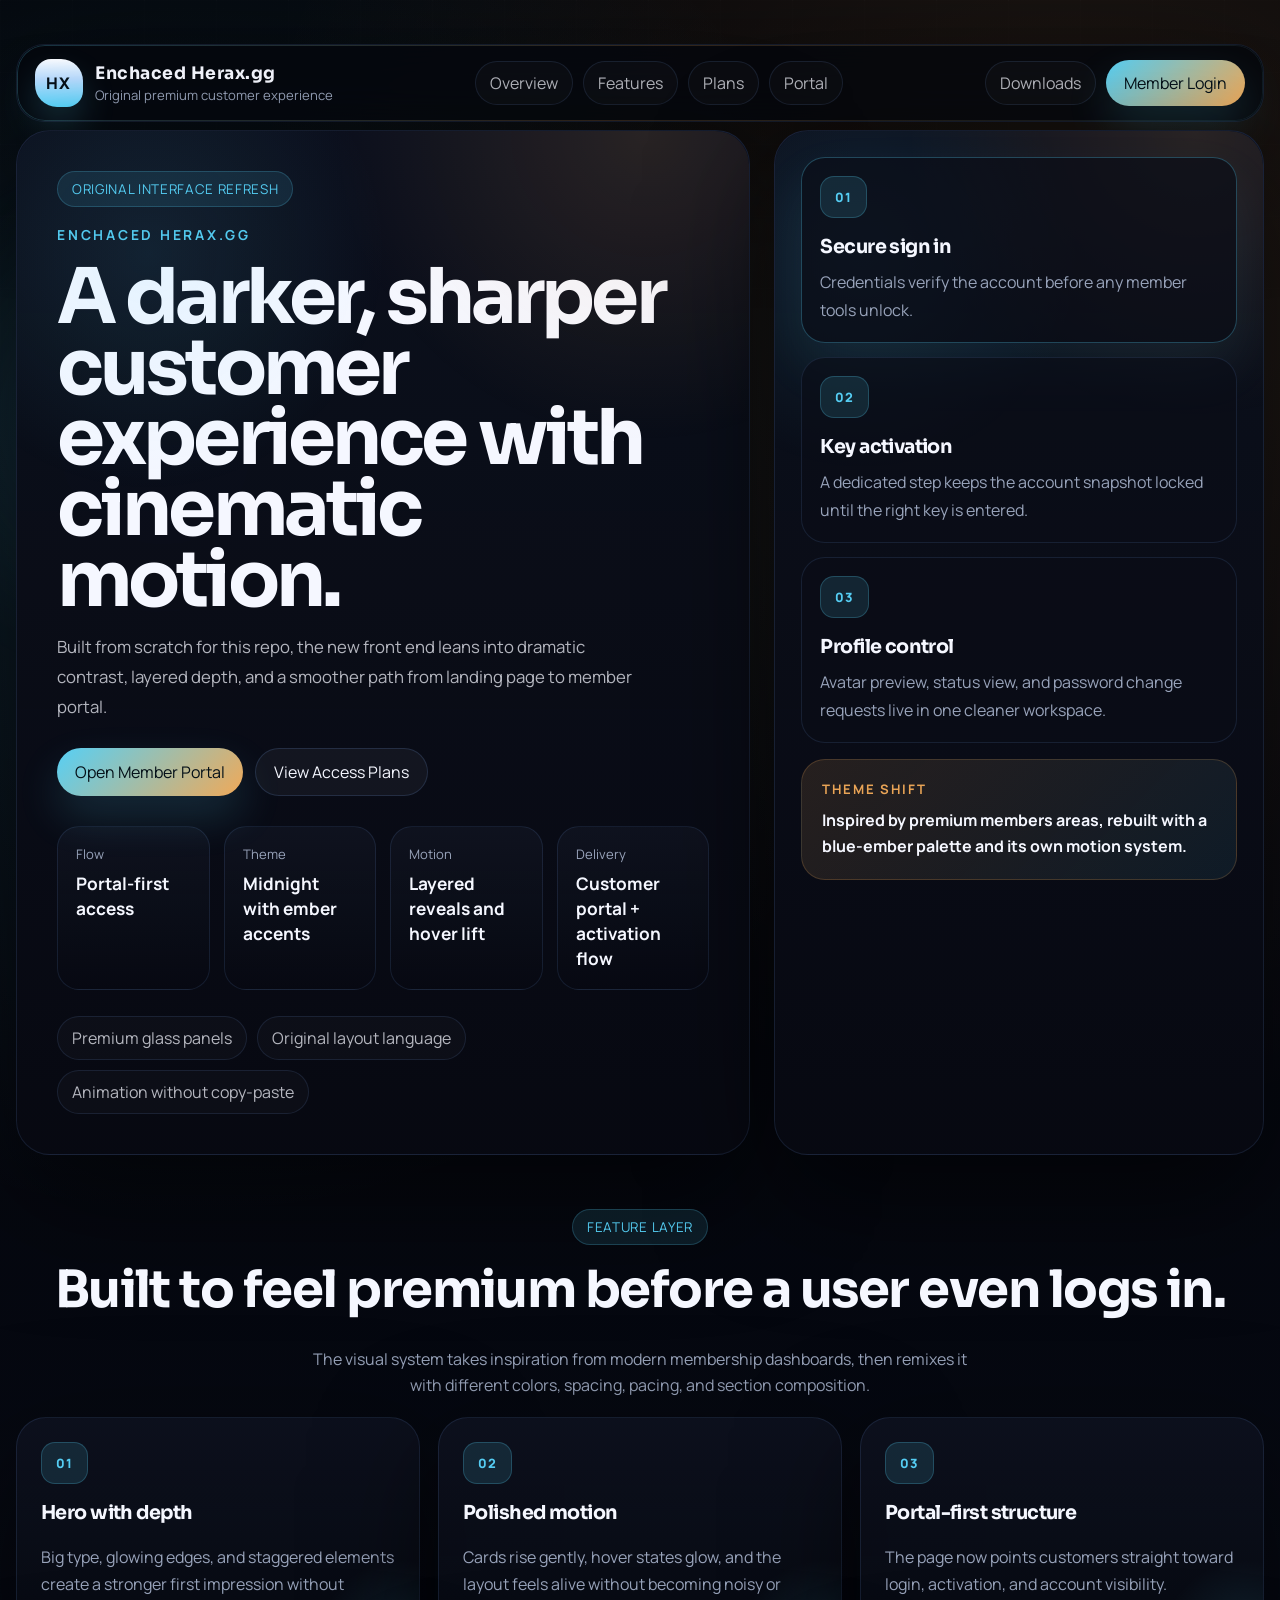
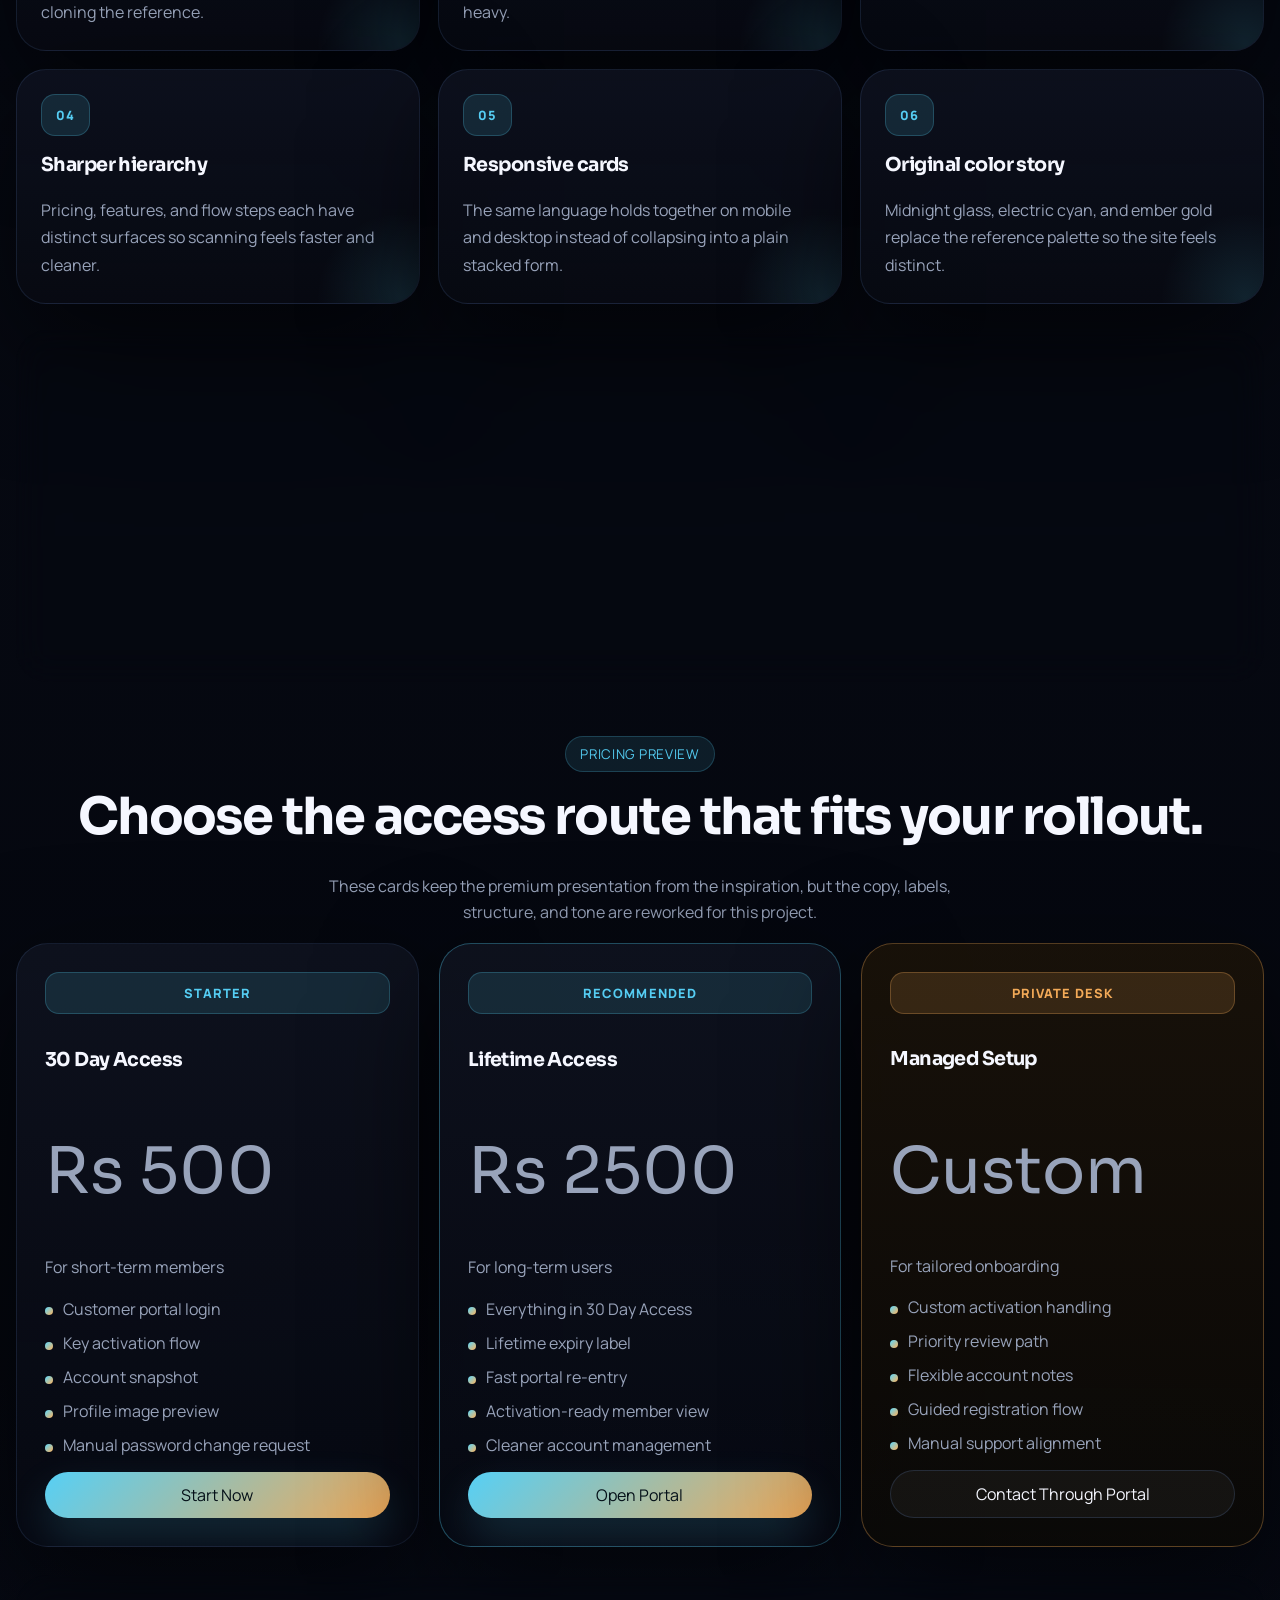
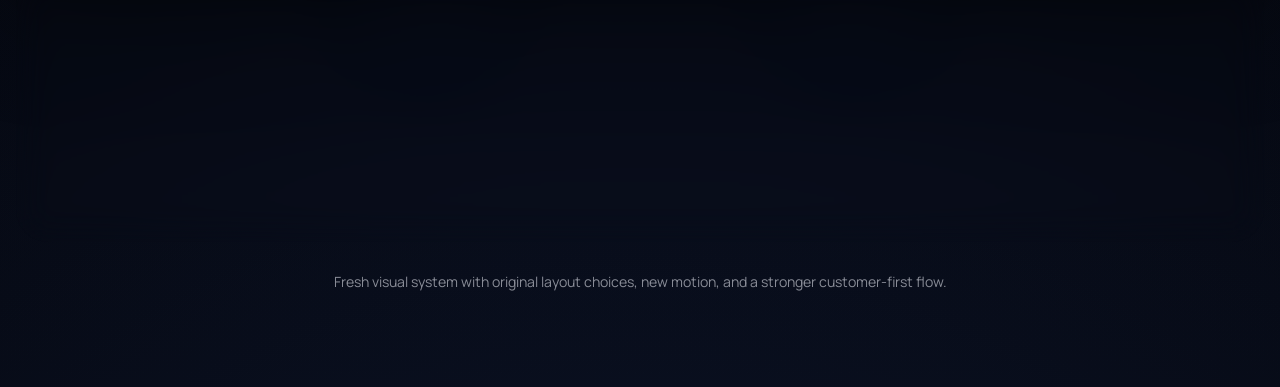
==== commit ed5238c3: "Refresh portal with original premium theme" ====
--- a/index.html
+++ b/index.html
@@ -6,163 +6,218 @@
   <title>Enchaced Herax.gg Portal</title>
   <link rel="stylesheet" href="css/site.css" />
 </head>
-<body>
+<body class="page-home">
   <div class="page-shell">
     <nav class="site-nav">
       <a class="brand" href="index.html">
         <span class="brand-mark">HX</span>
         <span class="brand-copy">
           <strong>Enchaced Herax.gg</strong>
-          <span>Customer access portal</span>
+          <span>Original premium customer experience</span>
         </span>
       </a>
       <div class="nav-links">
-        <a href="customer.html">Customer Portal</a>
-        <a href="exe/README.md">Downloads</a>
+        <a href="#overview">Overview</a>
+        <a href="#features">Features</a>
+        <a href="#plans">Plans</a>
+        <a href="customer.html">Portal</a>
+      </div>
+      <div class="nav-actions">
+        <a class="ghost-chip" href="exe/README.md">Downloads</a>
+        <a class="btn btn-primary" href="customer.html">Member Login</a>
       </div>
     </nav>
 
-    <section class="hero-grid">
-      <article class="hero-card">
-        <span class="eyebrow">Enhanced Access Hub</span>
-        <h1 class="headline">Fast customer access with a sharper, cleaner front end.</h1>
-        <p class="lede">The public side now stays focused on customers only: login, register, account status, license visibility, and access requests, all inside a tighter rectangular visual system.</p>
+    <section class="hero-grid hero-home" id="overview">
+      <article class="hero-card hero-card-main">
+        <span class="eyebrow">Original Interface Refresh</span>
+        <p class="hero-kicker">Enchaced Herax.gg</p>
+        <h1 class="headline">A darker, sharper customer experience with cinematic motion.</h1>
+        <p class="lede">Built from scratch for this repo, the new front end leans into dramatic contrast, layered depth, and a smoother path from landing page to member portal.</p>
         <div class="hero-actions">
-          <a class="btn btn-primary" href="customer.html">Open Customer Portal</a>
-        </div>
-        <div class="hero-metrics">
-          <div class="metric">
-            <span>Access</span>
-            <strong>Login + Register</strong>
-          </div>
-          <div class="metric">
-            <span>UI Mood</span>
-            <strong>Rectangular Panels</strong>
-          </div>
-          <div class="metric">
-            <span>Persistence</span>
-            <strong>Published JSON</strong>
-          </div>
-        </div>
-        <div class="rect-stage">
-          <div class="rect tall">
-            <span>Live View</span>
-            <strong>Account state, plan, expiry, and notes in one frame.</strong>
-          </div>
-          <div class="rect wide">
-            <span>Lookup</span>
-            <strong>Username + password check</strong>
-          </div>
-          <div class="rect">
-            <span>Keys</span>
-            <strong>Instant visibility</strong>
-          </div>
-          <div class="rect">
-            <span>Status</span>
-            <strong>Active, paused, expired</strong>
-          </div>
-        </div>
-      </article>
-
-      <div class="hero-stack">
-        <article class="surface">
-          <h3>Customer Flow</h3>
-          <p>Customers can check their account state, view active licenses, and send a clean access request when they do not have an account yet.</p>
-          <div class="chip-row">
-            <span class="chip">Login check</span>
-            <span class="chip">License status</span>
-            <span class="chip">Access request</span>
-          </div>
+          <a class="btn btn-primary" href="customer.html">Open Member Portal</a>
+          <a class="btn btn-secondary" href="#plans">View Access Plans</a>
+        </div>
+        <div class="hero-metrics hero-metrics-rich">
+          <div class="metric">
+            <span>Flow</span>
+            <strong>Portal-first access</strong>
+          </div>
+          <div class="metric">
+            <span>Theme</span>
+            <strong>Midnight with ember accents</strong>
+          </div>
+          <div class="metric">
+            <span>Motion</span>
+            <strong>Layered reveals and hover lift</strong>
+          </div>
+          <div class="metric">
+            <span>Delivery</span>
+            <strong>Customer portal + activation flow</strong>
+          </div>
+        </div>
+        <div class="ticker-row">
+          <span class="ghost-chip">Premium glass panels</span>
+          <span class="ghost-chip">Original layout language</span>
+          <span class="ghost-chip">Animation without copy-paste</span>
+        </div>
+      </article>
+
+      <aside class="surface hero-aside">
+        <div class="signal-stack">
+          <article class="signal-tile active">
+            <span>01</span>
+            <strong>Secure sign in</strong>
+            <p>Credentials verify the account before any member tools unlock.</p>
+          </article>
+          <article class="signal-tile">
+            <span>02</span>
+            <strong>Key activation</strong>
+            <p>A dedicated step keeps the account snapshot locked until the right key is entered.</p>
+          </article>
+          <article class="signal-tile">
+            <span>03</span>
+            <strong>Profile control</strong>
+            <p>Avatar preview, status view, and password change requests live in one cleaner workspace.</p>
+          </article>
+        </div>
+        <div class="float-note">
+          <span>Theme Shift</span>
+          <strong>Inspired by premium members areas, rebuilt with a blue-ember palette and its own motion system.</strong>
+        </div>
+      </aside>
+    </section>
+
+    <section class="section-heading" id="features">
+      <span class="eyebrow">Feature Layer</span>
+      <h2 class="subhead section-title">Built to feel premium before a user even logs in.</h2>
+      <p class="subcopy">The visual system takes inspiration from modern membership dashboards, then remixes it with different colors, spacing, pacing, and section composition.</p>
+    </section>
+
+    <section class="feature-showcase">
+      <article class="feature-card">
+        <span class="feature-index">01</span>
+        <h3>Hero with depth</h3>
+        <p>Big type, glowing edges, and staggered elements create a stronger first impression without cloning the reference.</p>
+      </article>
+      <article class="feature-card">
+        <span class="feature-index">02</span>
+        <h3>Polished motion</h3>
+        <p>Cards rise gently, hover states glow, and the layout feels alive without becoming noisy or heavy.</p>
+      </article>
+      <article class="feature-card">
+        <span class="feature-index">03</span>
+        <h3>Portal-first structure</h3>
+        <p>The page now points customers straight toward login, activation, and account visibility.</p>
+      </article>
+      <article class="feature-card">
+        <span class="feature-index">04</span>
+        <h3>Sharper hierarchy</h3>
+        <p>Pricing, features, and flow steps each have distinct surfaces so scanning feels faster and cleaner.</p>
+      </article>
+      <article class="feature-card">
+        <span class="feature-index">05</span>
+        <h3>Responsive cards</h3>
+        <p>The same language holds together on mobile and desktop instead of collapsing into a plain stacked form.</p>
+      </article>
+      <article class="feature-card">
+        <span class="feature-index">06</span>
+        <h3>Original color story</h3>
+        <p>Midnight glass, electric cyan, and ember gold replace the reference palette so the site feels distinct.</p>
+      </article>
+    </section>
+
+    <section class="panel narrative-panel">
+      <div class="panel-header">
+        <div>
+          <span class="eyebrow">Portal Journey</span>
+          <h2>One clean route from first click to active account.</h2>
+        </div>
+      </div>
+      <div class="journey-grid">
+        <article class="journey-card">
+          <span>Landing</span>
+          <strong>High-impact entry</strong>
+          <p>Customers instantly see the portal path and access options without wading through clutter.</p>
         </article>
-
-        <article class="surface">
-          <h3>Rect Visual Layer</h3>
-          <p>Sharp rectangular blocks now break up the softer cards so the page feels more premium and less generic.</p>
-          <div class="rect-band">
-            <div class="rect">
-              <span>Grid</span>
-              <strong>Angular highlights</strong>
-            </div>
-            <div class="rect">
-              <span>Contrast</span>
-              <strong>Clear visual anchors</strong>
-            </div>
-            <div class="rect">
-              <span>Focus</span>
-              <strong>Public portal only</strong>
-            </div>
-          </div>
+        <article class="journey-card">
+          <span>Member Portal</span>
+          <strong>Login plus activation</strong>
+          <p>Credentials and key entry are separated so the activation step feels intentional and secure.</p>
         </article>
-      </div>
-    </section>
-
-    <section class="dashboard-grid">
-      <article class="panel col-6">
-        <div class="panel-header">
-          <div>
-            <h2>Customer Portal</h2>
-            <p class="panel-note">Existing users can verify account details against the published JSON database.</p>
-          </div>
-          <span class="badge">01</span>
-        </div>
-        <ul class="list">
-          <li>Sign in with username and password.</li>
-          <li>Register from the same customer page.</li>
-          <li>See license plan, status, expiry, and notes.</li>
-          <li>Generate a shareable request when access is missing.</li>
+        <article class="journey-card">
+          <span>Snapshot</span>
+          <strong>Profile and status</strong>
+          <p>Once active, the account area shows live license information, security actions, and local avatar preview.</p>
+        </article>
+      </div>
+    </section>
+
+    <section class="section-heading" id="plans">
+      <span class="eyebrow">Pricing Preview</span>
+      <h2 class="subhead section-title">Choose the access route that fits your rollout.</h2>
+      <p class="subcopy">These cards keep the premium presentation from the inspiration, but the copy, labels, structure, and tone are reworked for this project.</p>
+    </section>
+
+    <section class="pricing-grid">
+      <article class="plan-card">
+        <span class="plan-badge">Starter</span>
+        <h3>30 Day Access</h3>
+        <p class="plan-price">Rs 500</p>
+        <p class="plan-unit">For short-term members</p>
+        <ul class="plan-list">
+          <li>Customer portal login</li>
+          <li>Key activation flow</li>
+          <li>Account snapshot</li>
+          <li>Profile image preview</li>
+          <li>Manual password change request</li>
         </ul>
-        <div class="stack-actions">
-          <a class="btn btn-primary" href="customer.html">Go To Customer Page</a>
-        </div>
-      </article>
-
-      <article class="panel col-6">
-        <div class="panel-header">
-          <div>
-            <h2>Delivery Depot</h2>
-            <p class="panel-note">The repo already includes an `exe/` folder so you can drop your shipped desktop package in one place.</p>
-          </div>
-          <span class="badge">02</span>
-        </div>
-        <ul class="list">
-          <li>Keep download assets inside `exe/`.</li>
-          <li>Use the README there as a placeholder until you add a build.</li>
-          <li>Serve everything from your live custom domain.</li>
+        <a class="btn btn-primary" href="customer.html">Start Now</a>
+      </article>
+
+      <article class="plan-card featured">
+        <span class="plan-badge">Recommended</span>
+        <h3>Lifetime Access</h3>
+        <p class="plan-price">Rs 2500</p>
+        <p class="plan-unit">For long-term users</p>
+        <ul class="plan-list">
+          <li>Everything in 30 Day Access</li>
+          <li>Lifetime expiry label</li>
+          <li>Fast portal re-entry</li>
+          <li>Activation-ready member view</li>
+          <li>Cleaner account management</li>
         </ul>
-        <div class="stack-actions">
-          <a class="btn btn-secondary" href="exe/README.md">Open Download Folder Notes</a>
-        </div>
-      </article>
-
-      <article class="panel col-12">
-        <div class="panel-header">
-          <div>
-            <h2>What Ships In This Repo</h2>
-            <p class="panel-note">This portal is designed to work without extra repos. The public side stays customer-facing, while the private control page can still publish JSON updates quietly in the background.</p>
-          </div>
-        </div>
-        <div class="stats-strip">
-          <div class="stat-card">
-            <span>Landing</span>
-            <strong>`index.html`</strong>
-          </div>
-          <div class="stat-card">
-            <span>Customer</span>
-            <strong>`customer.html`</strong>
-          </div>
-          <div class="stat-card">
-            <span>Database</span>
-            <strong>`database/herax_licenses.json`</strong>
-          </div>
-          <div class="stat-card">
-            <span>Pages Hint</span>
-            <strong>`.nojekyll`</strong>
-          </div>
-        </div>
-      </article>
-    </section>
-
-    <p class="footer-note">Live public link: `https://homie213.github.io/login-auth/`</p>
+        <a class="btn btn-primary" href="customer.html">Open Portal</a>
+      </article>
+
+      <article class="plan-card warm">
+        <span class="plan-badge">Private Desk</span>
+        <h3>Managed Setup</h3>
+        <p class="plan-price">Custom</p>
+        <p class="plan-unit">For tailored onboarding</p>
+        <ul class="plan-list">
+          <li>Custom activation handling</li>
+          <li>Priority review path</li>
+          <li>Flexible account notes</li>
+          <li>Guided registration flow</li>
+          <li>Manual support alignment</li>
+        </ul>
+        <a class="btn btn-secondary" href="customer.html">Contact Through Portal</a>
+      </article>
+    </section>
+
+    <section class="panel cta-panel">
+      <div class="cta-copy">
+        <span class="eyebrow">Ready To Launch</span>
+        <h2>Use the new look, keep the same repo, and send people straight to the portal.</h2>
+        <p class="subcopy">Landing, customer access, account activation, and member-facing tools stay together in one deployment while the theme feels much more intentional.</p>
+      </div>
+      <div class="hero-actions">
+        <a class="btn btn-primary" href="customer.html">Enter Customer Portal</a>
+        <a class="btn btn-secondary" href="exe/README.md">Open Download Notes</a>
+      </div>
+    </section>
+    <p class="footer-note">Fresh visual system with original layout choices, new motion, and a stronger customer-first flow.</p>
   </div>
 </body>
 </html>
--- a/css/site.css
+++ b/css/site.css
@@ -1,3 +1,5 @@
+@import url("https://fonts.googleapis.com/css2?family=Manrope:wght@400;500;600;700;800&family=Sora:wght@400;600;700;800&display=swap");
+
 :root {
   --bg: #09111f;
   --bg-soft: #10192b;
@@ -874,3 +876,798 @@
     text-align: center;
   }
 }
+
+body.page-home,
+body.page-customer {
+  --bg: #04060d;
+  --bg-soft: #0c1220;
+  --panel: rgba(8, 10, 18, 0.82);
+  --line: rgba(124, 175, 255, 0.14);
+  --line-strong: rgba(89, 216, 255, 0.32);
+  --text: #f5f7ff;
+  --muted: #98a3ba;
+  --accent: #59d8ff;
+  --success: #43d39e;
+  --danger: #ff6674;
+  --warning: #ffb35c;
+  --shadow: 0 42px 120px rgba(0, 0, 0, 0.58);
+  position: relative;
+  overflow-x: hidden;
+  font-family: "Manrope", "Trebuchet MS", sans-serif;
+  background:
+    radial-gradient(circle at 15% 14%, rgba(89, 216, 255, 0.12), transparent 22%),
+    radial-gradient(circle at 84% 8%, rgba(255, 179, 92, 0.12), transparent 24%),
+    radial-gradient(circle at 50% 120%, rgba(42, 71, 140, 0.26), transparent 34%),
+    linear-gradient(180deg, #030409 0%, #060912 45%, #04060d 100%);
+}
+
+body.page-home::before,
+body.page-customer::before {
+  background-image:
+    linear-gradient(rgba(255, 255, 255, 0.022) 1px, transparent 1px),
+    linear-gradient(90deg, rgba(255, 255, 255, 0.022) 1px, transparent 1px);
+  background-size: 72px 72px;
+  opacity: 0.72;
+}
+
+body.page-home::after,
+body.page-customer::after {
+  content: "";
+  position: fixed;
+  left: -140px;
+  top: 140px;
+  width: 560px;
+  height: 560px;
+  border-radius: 50%;
+  background: radial-gradient(circle, rgba(89, 216, 255, 0.12), transparent 64%);
+  filter: blur(24px);
+  pointer-events: none;
+  z-index: 0;
+}
+
+.page-home .page-shell,
+.page-customer .page-shell {
+  width: min(1340px, calc(100% - 32px));
+  padding: 28px 0 82px;
+}
+
+.page-home .page-shell > *,
+.page-customer .page-shell > * {
+  position: relative;
+  z-index: 1;
+}
+
+.page-home .brand-copy strong,
+.page-customer .brand-copy strong,
+.page-home .headline,
+.page-customer .headline,
+.page-home .surface h3,
+.page-customer .surface h3,
+.page-home .panel h2,
+.page-customer .panel h2,
+.page-home .table-panel h2,
+.page-customer .table-panel h2,
+.page-home .subhead,
+.page-customer .subhead {
+  font-family: "Sora", "Trebuchet MS", sans-serif;
+}
+
+.page-home .eyebrow,
+.page-customer .eyebrow {
+  background: rgba(89, 216, 255, 0.1);
+  border-color: rgba(89, 216, 255, 0.2);
+  color: rgba(89, 216, 255, 0.92);
+}
+
+.page-home .chip,
+.page-customer .chip {
+  border-color: rgba(124, 175, 255, 0.12);
+  background: rgba(255, 255, 255, 0.03);
+  color: rgba(245, 247, 255, 0.72);
+}
+
+.page-home .site-nav,
+.page-customer .site-nav {
+  padding: 14px 18px;
+  border-radius: 28px;
+  border-color: rgba(124, 175, 255, 0.12);
+  background: rgba(6, 8, 14, 0.82);
+  backdrop-filter: blur(20px);
+}
+
+.page-home .panel,
+.page-home .surface,
+.page-customer .panel,
+.page-customer .surface {
+  border-radius: 32px;
+  border-color: rgba(124, 175, 255, 0.12);
+  background:
+    linear-gradient(180deg, rgba(12, 16, 29, 0.96), rgba(7, 9, 18, 0.84)),
+    rgba(8, 10, 18, 0.82);
+}
+
+.page-home .site-nav::before,
+.page-customer .site-nav::before {
+  content: "";
+  position: absolute;
+  inset: 0;
+  border-radius: inherit;
+  padding: 1px;
+  background: linear-gradient(135deg, rgba(89, 216, 255, 0.22), rgba(255, 179, 92, 0.18), rgba(89, 216, 255, 0.08));
+  -webkit-mask:
+    linear-gradient(#fff 0 0) content-box,
+    linear-gradient(#fff 0 0);
+  -webkit-mask-composite: xor;
+  mask-composite: exclude;
+  pointer-events: none;
+}
+
+.page-home .brand-mark,
+.page-customer .brand-mark {
+  width: 48px;
+  height: 48px;
+  border-radius: 16px 22px 16px 22px;
+  color: #051018;
+  background: linear-gradient(180deg, #f9fbff 0%, #b8dcff 42%, #59d8ff 100%);
+  box-shadow: 0 18px 34px rgba(89, 216, 255, 0.18);
+}
+
+.page-home .brand-copy strong,
+.page-customer .brand-copy strong {
+  font-size: 1.08rem;
+  letter-spacing: 0.03em;
+}
+
+.nav-actions {
+  display: flex;
+  flex-wrap: wrap;
+  gap: 10px;
+  align-items: center;
+}
+
+.page-home .nav-links a,
+.page-customer .nav-links a,
+.page-home .ghost-chip,
+.page-customer .ghost-chip {
+  color: rgba(245, 247, 255, 0.72);
+  background: rgba(255, 255, 255, 0.025);
+  border-color: rgba(124, 175, 255, 0.12);
+}
+
+.page-home .nav-links a:hover,
+.page-customer .nav-links a:hover,
+.page-home .ghost-chip:hover,
+.page-customer .ghost-chip:hover {
+  color: var(--text);
+  border-color: rgba(89, 216, 255, 0.28);
+  box-shadow: 0 12px 32px rgba(89, 216, 255, 0.08);
+}
+
+.page-home .btn,
+.page-customer .btn,
+.page-home button.btn,
+.page-customer button.btn {
+  display: inline-flex;
+  align-items: center;
+  justify-content: center;
+  gap: 10px;
+  position: relative;
+  overflow: hidden;
+}
+
+.page-home .btn::after,
+.page-customer .btn::after {
+  content: "";
+  position: absolute;
+  inset: 0;
+  background: linear-gradient(120deg, transparent 0%, rgba(255, 255, 255, 0.28) 48%, transparent 100%);
+  transform: translateX(-140%);
+  transition: transform 360ms ease;
+  pointer-events: none;
+}
+
+.page-home .btn:hover::after,
+.page-customer .btn:hover::after {
+  transform: translateX(140%);
+}
+
+.page-home .btn-primary,
+.page-customer .btn-primary,
+.page-home .button-primary,
+.page-customer .button-primary {
+  color: #041018;
+  background: linear-gradient(135deg, rgba(89, 216, 255, 0.96), rgba(255, 179, 92, 0.94));
+  box-shadow: 0 20px 44px rgba(89, 216, 255, 0.16);
+}
+
+.page-home .btn-secondary,
+.page-customer .btn-secondary,
+.page-home .button-secondary,
+.page-customer .button-secondary {
+  background: rgba(255, 255, 255, 0.045);
+  border-color: rgba(124, 175, 255, 0.16);
+}
+
+.page-home .hero-home,
+.page-customer .customer-hero {
+  gap: 24px;
+  margin-bottom: 34px;
+}
+
+.page-home .hero-card-main,
+.page-customer .hero-card-main,
+.page-home .hero-aside,
+.page-customer .flow-rail {
+  border-radius: 34px;
+  background:
+    linear-gradient(180deg, rgba(12, 16, 29, 0.96), rgba(7, 9, 18, 0.84)),
+    rgba(8, 10, 18, 0.82);
+  border-color: rgba(124, 175, 255, 0.12);
+}
+
+.page-home .hero-card-main,
+.page-customer .hero-card-main {
+  padding: 40px;
+  min-height: 520px;
+}
+
+.page-home .hero-card-main::before,
+.page-customer .hero-card-main::before,
+.page-home .hero-aside::before,
+.page-customer .flow-rail::before {
+  content: "";
+  position: absolute;
+  inset: 0;
+  border-radius: inherit;
+  pointer-events: none;
+  background:
+    radial-gradient(circle at 18% 12%, rgba(89, 216, 255, 0.1), transparent 22%),
+    radial-gradient(circle at 86% 0%, rgba(255, 179, 92, 0.12), transparent 26%);
+}
+
+.hero-kicker {
+  margin: 18px 0 10px;
+  color: rgba(89, 216, 255, 0.92);
+  font-size: 0.86rem;
+  font-weight: 700;
+  letter-spacing: 0.2em;
+  text-transform: uppercase;
+}
+
+.page-home .headline,
+.page-customer .headline {
+  max-width: 11ch;
+  font-size: clamp(3rem, 6vw, 6rem);
+  line-height: 0.92;
+}
+
+.page-home .lede,
+.page-customer .lede {
+  max-width: 58ch;
+  color: rgba(245, 247, 255, 0.72);
+  font-size: 1.05rem;
+  line-height: 1.78;
+}
+
+.hero-metrics-rich {
+  grid-template-columns: repeat(4, minmax(0, 1fr));
+  margin-top: 30px;
+}
+
+.page-home .metric,
+.page-customer .metric {
+  min-height: 118px;
+  padding: 18px;
+  border-radius: 22px;
+  border-color: rgba(124, 175, 255, 0.12);
+  background: linear-gradient(180deg, rgba(16, 20, 32, 0.86), rgba(7, 9, 18, 0.72));
+  transition: transform 180ms ease, border-color 180ms ease, box-shadow 180ms ease;
+}
+
+.page-home .metric:hover,
+.page-customer .metric:hover {
+  transform: translateY(-4px);
+  border-color: rgba(89, 216, 255, 0.24);
+  box-shadow: 0 24px 50px rgba(0, 0, 0, 0.28);
+}
+
+.page-home .metric strong,
+.page-customer .metric strong {
+  font-size: 1.08rem;
+  line-height: 1.45;
+}
+
+.ticker-row {
+  display: flex;
+  flex-wrap: wrap;
+  gap: 10px;
+  margin-top: 26px;
+}
+
+.ticker-row .ghost-chip {
+  width: auto;
+}
+
+.hero-aside,
+.flow-rail {
+  padding: 26px;
+  display: grid;
+  gap: 16px;
+  align-content: start;
+}
+
+.signal-stack {
+  display: grid;
+  gap: 14px;
+}
+
+.signal-tile {
+  position: relative;
+  padding: 18px;
+  border-radius: 24px;
+  border: 1px solid rgba(124, 175, 255, 0.12);
+  background: rgba(10, 13, 23, 0.7);
+  overflow: hidden;
+  transition: transform 180ms ease, border-color 180ms ease, box-shadow 180ms ease;
+}
+
+.signal-tile:hover,
+.flow-step:hover,
+.feature-card:hover,
+.journey-card:hover,
+.plan-card:hover,
+.page-customer .portal-card:hover,
+.page-customer .support-card:hover,
+.page-customer .panel.col-12:hover {
+  transform: translateY(-4px);
+  border-color: rgba(89, 216, 255, 0.24);
+  box-shadow: 0 26px 64px rgba(0, 0, 0, 0.28);
+}
+
+.signal-tile.active {
+  border-color: rgba(89, 216, 255, 0.28);
+  box-shadow: 0 24px 54px rgba(89, 216, 255, 0.08);
+}
+
+.signal-tile span,
+.feature-index,
+.plan-badge,
+.section-tag {
+  display: inline-flex;
+  align-items: center;
+  justify-content: center;
+  min-width: 42px;
+  height: 42px;
+  padding: 0 14px;
+  border-radius: 14px;
+  background: rgba(89, 216, 255, 0.12);
+  border: 1px solid rgba(89, 216, 255, 0.22);
+  color: rgba(89, 216, 255, 0.94);
+  font-size: 0.8rem;
+  font-weight: 800;
+  letter-spacing: 0.08em;
+  text-transform: uppercase;
+}
+
+.signal-tile strong,
+.feature-card h3,
+.journey-card strong,
+.plan-card h3 {
+  display: block;
+  margin-top: 16px;
+  font-family: "Sora", "Trebuchet MS", sans-serif;
+  font-size: 1.2rem;
+  letter-spacing: -0.03em;
+}
+
+.signal-tile p,
+.feature-card p,
+.journey-card p,
+.plan-card p {
+  margin: 10px 0 0;
+  color: var(--muted);
+  line-height: 1.72;
+}
+
+.float-note {
+  padding: 20px;
+  border-radius: 24px;
+  border: 1px solid rgba(255, 179, 92, 0.18);
+  background: linear-gradient(135deg, rgba(255, 179, 92, 0.12), rgba(89, 216, 255, 0.08));
+}
+
+.float-note span {
+  display: block;
+  color: rgba(255, 179, 92, 0.9);
+  font-size: 0.82rem;
+  font-weight: 700;
+  letter-spacing: 0.14em;
+  text-transform: uppercase;
+}
+
+.float-note strong {
+  display: block;
+  margin-top: 10px;
+  line-height: 1.6;
+}
+
+.section-heading {
+  display: grid;
+  gap: 12px;
+  justify-items: center;
+  text-align: center;
+  margin: 54px 0 18px;
+}
+
+.section-title {
+  font-size: clamp(2rem, 4vw, 3.5rem);
+}
+
+.section-heading .subcopy {
+  max-width: 68ch;
+  margin: 0 auto;
+}
+
+.feature-showcase {
+  display: grid;
+  grid-template-columns: repeat(3, minmax(0, 1fr));
+  gap: 18px;
+}
+
+.feature-card,
+.journey-card,
+.plan-card {
+  position: relative;
+  overflow: hidden;
+}
+
+.feature-card {
+  padding: 24px;
+  border-radius: 30px;
+  border: 1px solid rgba(124, 175, 255, 0.12);
+  background: linear-gradient(180deg, rgba(13, 17, 30, 0.92), rgba(8, 10, 18, 0.82));
+  box-shadow: var(--shadow);
+}
+
+.feature-card::after,
+.journey-card::after,
+.plan-card::after {
+  content: "";
+  position: absolute;
+  inset: auto -18% -36% auto;
+  width: 180px;
+  height: 180px;
+  border-radius: 50%;
+  background: radial-gradient(circle, rgba(89, 216, 255, 0.12), transparent 66%);
+  pointer-events: none;
+}
+
+.narrative-panel {
+  margin-top: 26px;
+}
+
+.journey-grid {
+  display: grid;
+  grid-template-columns: repeat(3, minmax(0, 1fr));
+  gap: 18px;
+}
+
+.journey-card {
+  padding: 24px;
+  border-radius: 28px;
+  border: 1px solid rgba(124, 175, 255, 0.12);
+  background: rgba(10, 13, 23, 0.72);
+}
+
+.journey-card span {
+  color: rgba(89, 216, 255, 0.88);
+  font-size: 0.8rem;
+  font-weight: 700;
+  letter-spacing: 0.15em;
+  text-transform: uppercase;
+}
+
+.pricing-grid {
+  display: grid;
+  grid-template-columns: repeat(3, minmax(0, 1fr));
+  gap: 20px;
+  margin-top: 8px;
+}
+
+.plan-card {
+  display: grid;
+  gap: 16px;
+  padding: 28px;
+  border-radius: 32px;
+  border: 1px solid rgba(124, 175, 255, 0.12);
+  background: linear-gradient(180deg, rgba(14, 18, 30, 0.94), rgba(7, 9, 18, 0.82));
+  box-shadow: var(--shadow);
+}
+
+.plan-card.featured {
+  transform: translateY(-12px);
+  border-color: rgba(89, 216, 255, 0.32);
+}
+
+.plan-card.warm {
+  border-color: rgba(255, 179, 92, 0.3);
+  background: linear-gradient(180deg, rgba(25, 18, 9, 0.94), rgba(11, 9, 6, 0.86));
+}
+
+.plan-card.warm .plan-badge {
+  background: rgba(255, 179, 92, 0.14);
+  border-color: rgba(255, 179, 92, 0.26);
+  color: rgba(255, 179, 92, 0.94);
+}
+
+.plan-price {
+  margin: 0;
+  font-family: "Sora", "Trebuchet MS", sans-serif;
+  font-size: clamp(2.6rem, 5vw, 4rem);
+  line-height: 0.95;
+}
+
+.plan-unit {
+  margin-top: -6px;
+}
+
+.plan-list {
+  display: grid;
+  gap: 12px;
+  margin: 0;
+  padding: 0;
+  list-style: none;
+}
+
+.plan-list li {
+  position: relative;
+  padding-left: 18px;
+  color: var(--muted);
+}
+
+.plan-list li::before {
+  content: "";
+  position: absolute;
+  left: 0;
+  top: 0.62em;
+  width: 8px;
+  height: 8px;
+  border-radius: 50%;
+  background: linear-gradient(135deg, rgba(89, 216, 255, 1), rgba(255, 179, 92, 1));
+}
+
+.plan-card .btn {
+  width: 100%;
+  margin-top: auto;
+}
+
+.cta-panel {
+  margin-top: 28px;
+  display: flex;
+  align-items: center;
+  justify-content: space-between;
+  gap: 20px;
+}
+
+.cta-copy {
+  display: grid;
+  gap: 12px;
+  max-width: 64ch;
+}
+
+.flow-step {
+  display: grid;
+  grid-template-columns: 44px 1fr;
+  gap: 14px;
+  align-items: start;
+  padding: 18px;
+  border-radius: 24px;
+  border: 1px solid rgba(124, 175, 255, 0.12);
+  background: rgba(10, 13, 23, 0.72);
+  transition: transform 180ms ease, border-color 180ms ease, box-shadow 180ms ease;
+}
+
+.flow-step span {
+  display: grid;
+  place-items: center;
+  width: 44px;
+  height: 44px;
+  border-radius: 14px;
+  background: rgba(89, 216, 255, 0.12);
+  border: 1px solid rgba(89, 216, 255, 0.22);
+  color: rgba(89, 216, 255, 0.94);
+  font-weight: 800;
+}
+
+.flow-step.active span {
+  background: linear-gradient(135deg, rgba(89, 216, 255, 0.96), rgba(255, 179, 92, 0.94));
+  color: #041018;
+}
+
+.flow-step strong {
+  display: block;
+  font-family: "Sora", "Trebuchet MS", sans-serif;
+}
+
+.flow-step p {
+  margin: 8px 0 0;
+  color: var(--muted);
+  line-height: 1.7;
+}
+
+.flow-mini-grid {
+  display: grid;
+  grid-template-columns: repeat(2, minmax(0, 1fr));
+  gap: 14px;
+}
+
+.page-customer .portal-card,
+.page-customer .support-card,
+.page-customer .panel.col-12 {
+  border-radius: 32px;
+  background:
+    linear-gradient(180deg, rgba(12, 16, 29, 0.96), rgba(7, 9, 18, 0.84)),
+    rgba(8, 10, 18, 0.82);
+  border-color: rgba(124, 175, 255, 0.12);
+}
+
+.page-customer .avatar-card,
+.page-customer .security-card {
+  padding: 20px;
+  border-radius: 26px;
+  border-color: rgba(124, 175, 255, 0.12);
+  background: rgba(9, 12, 21, 0.72);
+}
+
+.page-customer .auth-toggle {
+  border-radius: 20px;
+  background: rgba(8, 11, 20, 0.72);
+  border-color: rgba(124, 175, 255, 0.12);
+}
+
+.page-customer .auth-toggle button.active {
+  background: linear-gradient(135deg, rgba(89, 216, 255, 0.18), rgba(255, 179, 92, 0.12));
+  border-color: rgba(89, 216, 255, 0.18);
+}
+
+.page-customer .field input,
+.page-customer .field select,
+.page-customer .field textarea,
+.page-home .field input,
+.page-home .field select,
+.page-home .field textarea {
+  border-radius: 18px;
+  background: rgba(8, 11, 20, 0.82);
+  border-color: rgba(124, 175, 255, 0.12);
+}
+
+.page-customer .field input:focus,
+.page-customer .field select:focus,
+.page-customer .field textarea:focus,
+.page-home .field input:focus,
+.page-home .field select:focus,
+.page-home .field textarea:focus {
+  border-color: rgba(89, 216, 255, 0.28);
+  box-shadow: 0 0 0 4px rgba(89, 216, 255, 0.08);
+}
+
+.page-customer .status-banner,
+.page-home .status-banner {
+  border-radius: 20px;
+  background: rgba(10, 13, 23, 0.76);
+}
+
+.page-customer .rect,
+.page-home .rect {
+  border-radius: 18px;
+  border-color: rgba(124, 175, 255, 0.12);
+  background:
+    linear-gradient(135deg, rgba(89, 216, 255, 0.1), rgba(255, 179, 92, 0.06)),
+    rgba(9, 12, 21, 0.78);
+}
+
+.page-home .footer-note,
+.page-customer .footer-note {
+  margin-top: 30px;
+  color: rgba(245, 247, 255, 0.54);
+}
+
+.page-home .site-nav,
+.page-customer .site-nav {
+  animation: rise-in 720ms cubic-bezier(0.2, 0.8, 0.2, 1) both;
+}
+
+.page-home .hero-card-main,
+.page-customer .hero-card-main {
+  animation: rise-in 840ms cubic-bezier(0.2, 0.8, 0.2, 1) 80ms both;
+}
+
+.page-home .hero-aside,
+.page-customer .flow-rail {
+  animation: rise-in 840ms cubic-bezier(0.2, 0.8, 0.2, 1) 180ms both;
+}
+
+.feature-showcase .feature-card:nth-child(1) { animation: rise-in 840ms ease 60ms both; }
+.feature-showcase .feature-card:nth-child(2) { animation: rise-in 840ms ease 120ms both; }
+.feature-showcase .feature-card:nth-child(3) { animation: rise-in 840ms ease 180ms both; }
+.feature-showcase .feature-card:nth-child(4) { animation: rise-in 840ms ease 240ms both; }
+.feature-showcase .feature-card:nth-child(5) { animation: rise-in 840ms ease 300ms both; }
+.feature-showcase .feature-card:nth-child(6) { animation: rise-in 840ms ease 360ms both; }
+
+.pricing-grid .plan-card:nth-child(1) { animation: rise-in 860ms ease 120ms both; }
+.pricing-grid .plan-card:nth-child(2) { animation: rise-in 860ms ease 220ms both; }
+.pricing-grid .plan-card:nth-child(3) { animation: rise-in 860ms ease 320ms both; }
+
+@keyframes rise-in {
+  from {
+    opacity: 0;
+    transform: translateY(26px);
+  }
+  to {
+    opacity: 1;
+    transform: translateY(0);
+  }
+}
+
+@media (max-width: 1180px) {
+  .page-home .hero-home,
+  .page-customer .customer-hero,
+  .feature-showcase,
+  .journey-grid,
+  .pricing-grid {
+    grid-template-columns: 1fr;
+  }
+
+  .hero-metrics-rich {
+    grid-template-columns: repeat(2, minmax(0, 1fr));
+  }
+
+  .cta-panel {
+    flex-direction: column;
+    align-items: stretch;
+  }
+}
+
+@media (max-width: 900px) {
+  .page-home .site-nav,
+  .page-customer .site-nav {
+    border-radius: 24px;
+  }
+
+  .nav-actions {
+    width: 100%;
+  }
+
+  .plan-card.featured {
+    transform: none;
+  }
+}
+
+@media (max-width: 720px) {
+  .hero-metrics-rich,
+  .flow-mini-grid {
+    grid-template-columns: 1fr;
+  }
+
+  .page-home .hero-card-main,
+  .page-customer .hero-card-main,
+  .page-home .hero-aside,
+  .page-customer .flow-rail {
+    padding: 24px;
+    min-height: auto;
+  }
+
+  .page-home .headline,
+  .page-customer .headline {
+    max-width: 100%;
+  }
+}
+
+@media (prefers-reduced-motion: reduce) {
+  .page-home *,
+  .page-customer * {
+    animation: none !important;
+    transition: none !important;
+    scroll-behavior: auto !important;
+  }
+}
